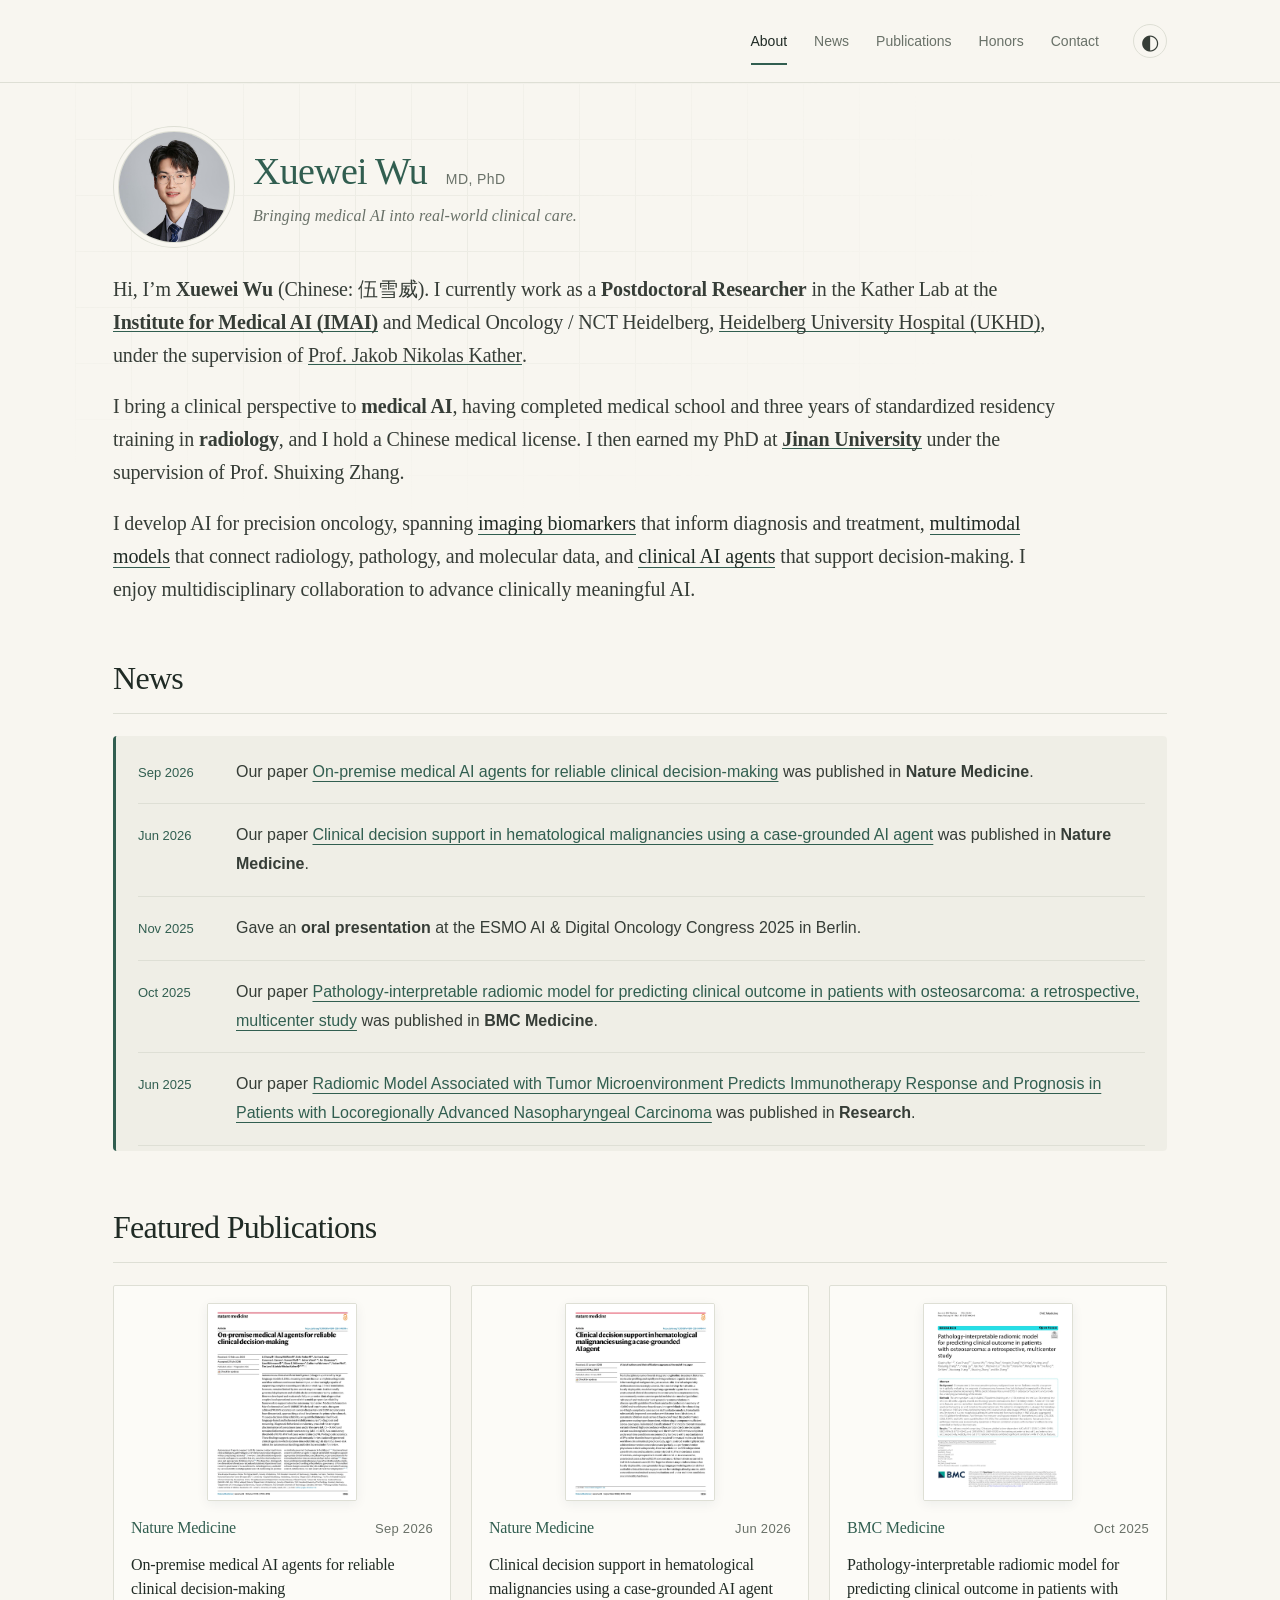
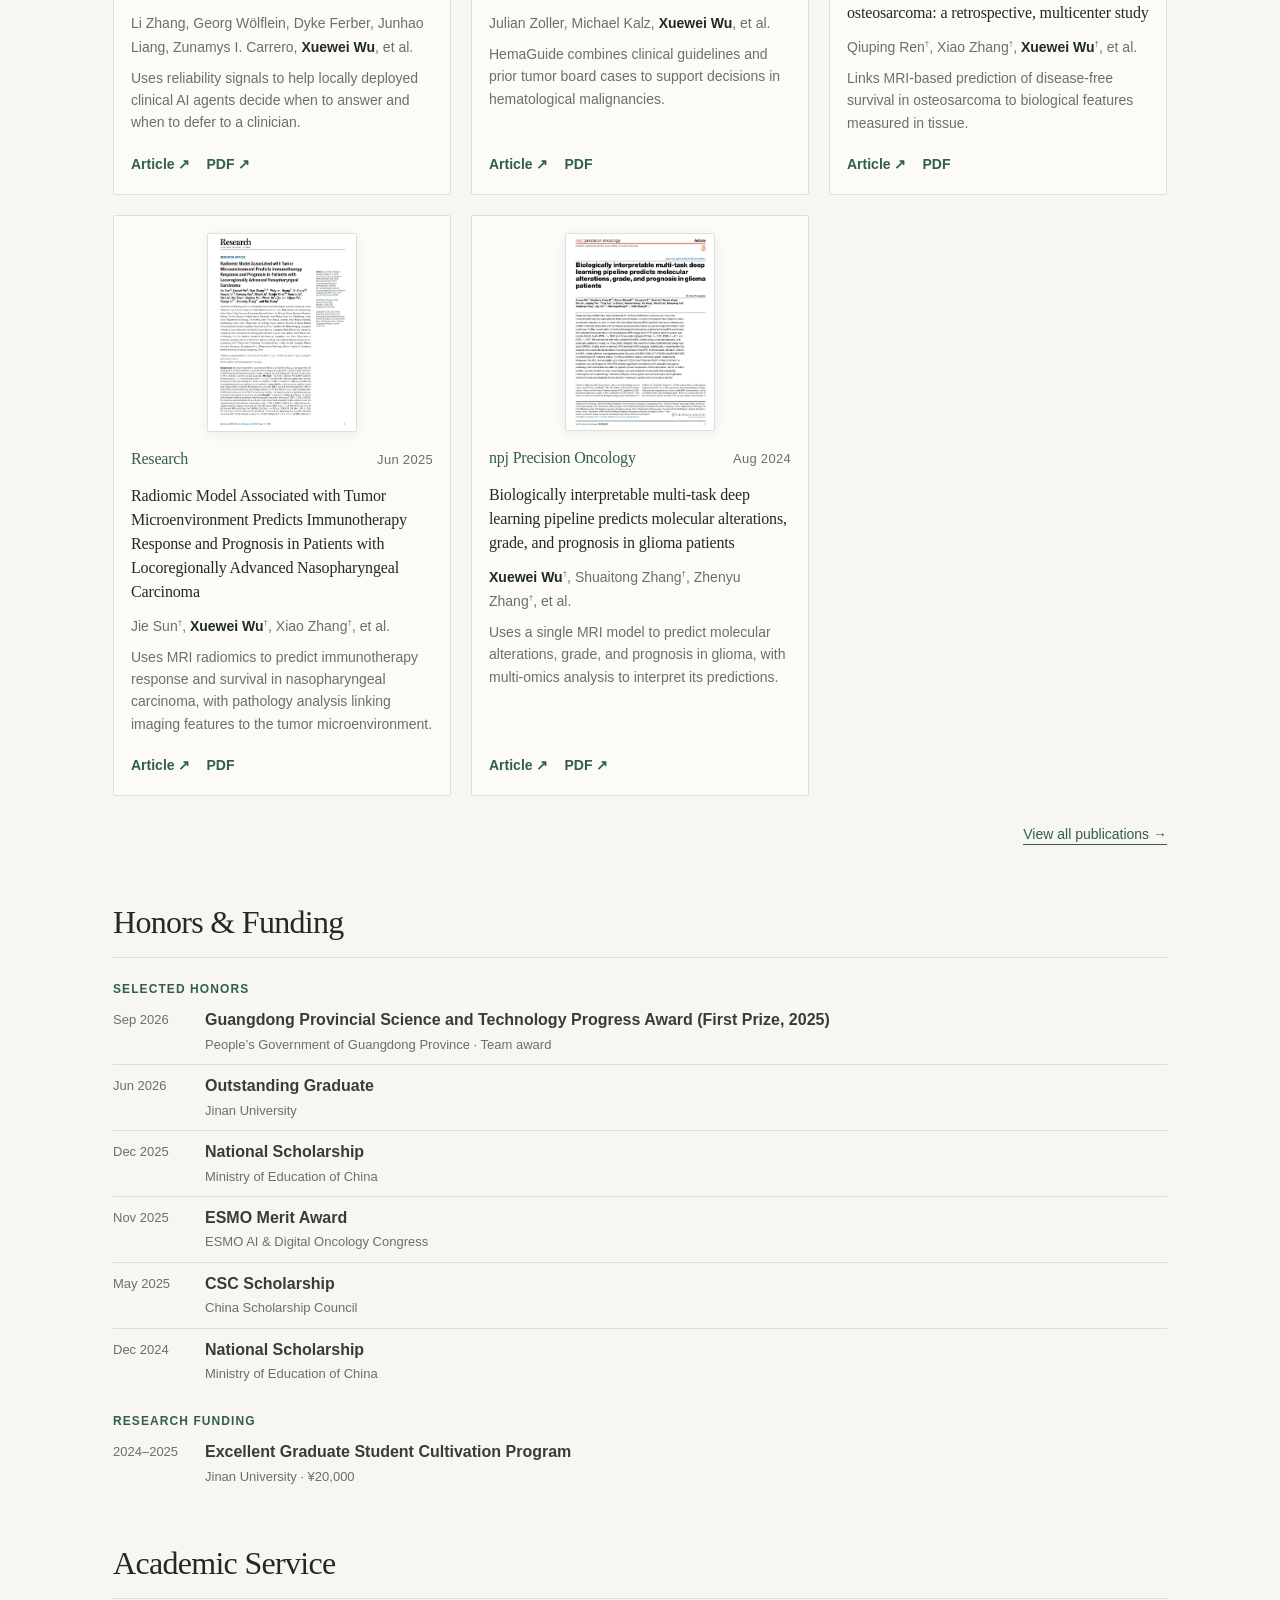
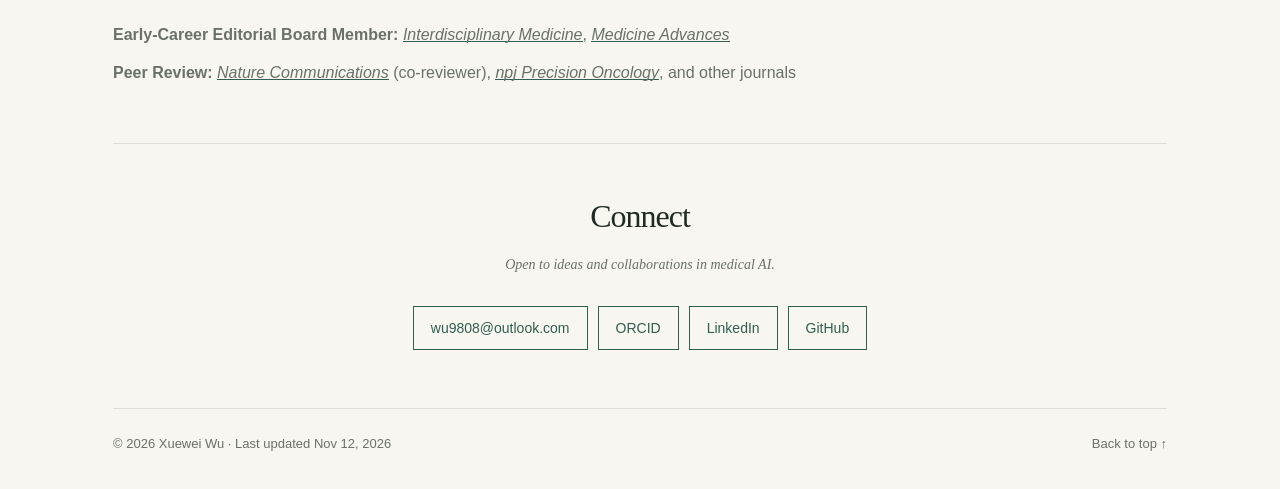
==== index.html @ 1dbc3711 "Stack honors and funding with aligned date columns" ====
<!doctype html>
<html lang="en">
<head>
  <link rel="canonical" href="https://xwumed.github.io/">
  <meta charset="utf-8">
  <meta name="viewport" content="width=device-width, initial-scale=1">
  <meta name="description" content="Xuewei Wu, MD, PhD — Postdoctoral Researcher working on medical image-guided precision diagnosis and treatment, multimodal AI, and AI agents in oncology.">
  <meta name="theme-color" content="#315e50">
  <meta property="og:title" content="Xuewei Wu">
  <meta property="og:description" content="AI-driven medical imaging for cancer diagnosis and therapy. Research in medical AI, multimodal foundation models, and clinical decision agents.">
  <meta property="og:type" content="website">
  <title>Xuewei Wu</title>
  <link rel="icon" href="assets/favicon.svg" type="image/svg+xml">
  <link rel="stylesheet" href="assets/style.css?v=honors-stacked">
  <script src="assets/main.js?v=20261108-full-date" defer></script>
</head>
<body>
  <a class="skip-link" href="#main">Skip to content</a>
  <header class="masthead">
    <div class="masthead-inner">
      <button class="menu-toggle" type="button" aria-expanded="false" aria-controls="navigation" hidden>Menu <span aria-hidden="true">☰</span></button>
      <nav id="navigation" aria-label="Main navigation">
        <a class="active" href="#about" aria-current="location">About</a>
        <a href="#news">News</a>
        <a href="#publications">Publications</a>
        <a href="#honors-funding">Honors</a>
        <a href="#contact">Contact</a>
      </nav>
      <button class="theme-toggle" type="button" aria-label="Switch to dark theme" title="Change color theme" hidden><span aria-hidden="true">◐</span></button>
    </div>
  </header>

  <div class="page-layout">
    <div class="ambient-grid" aria-hidden="true"></div>
    <main id="main" tabindex="-1">
      <section id="about" class="about-section" aria-labelledby="about-title">
        <div class="about-layout">
<div class="profile" aria-label="Researcher profile" data-reveal>
      <img class="portrait-placeholder profile-photo" src="assets/profile.jpg" alt="Portrait of Xuewei Wu" width="154" height="154" fetchpriority="high">
      <div class="profile-identity">
        <h1 id="about-title"><span class="profile-name"><span class="refocus" data-text="X">X</span>uewei Wu</span> <span>MD, PhD</span></h1>
        <p class="slogan">Bringing medical AI into <span class="refocus refocus-slow" data-text="real-world">real-world</span> clinical care.</p>
      </div>
    </div>
        <div class="about-copy">
          <p data-reveal>Hi, I’m <strong>Xuewei Wu</strong> (Chinese: <span lang="zh-Hans">伍雪威</span>). I currently work as a <strong>Postdoctoral Researcher</strong> in the Kather Lab at the <a class="about-link" href="https://imai-heidelberg.de/" target="_blank" rel="noopener noreferrer"><strong>Institute for Medical AI (IMAI)</strong><span class="sr-only"> (opens in a new tab)</span></a> and Medical Oncology / NCT Heidelberg, <a class="about-link" href="https://www.klinikum.uni-heidelberg.de/" target="_blank" rel="noopener noreferrer">Heidelberg University Hospital (UKHD)<span class="sr-only"> (opens in a new tab)</span></a>, under the supervision of <a class="about-link" href="https://kather.ai/jakob-kather/" target="_blank" rel="noopener noreferrer">Prof. Jakob Nikolas Kather<span class="sr-only"> (opens in a new tab)</span></a>.</p>
          <p data-reveal>I bring a clinical perspective to <strong>medical AI</strong>, having completed medical school and three years of standardized residency training in <strong>radiology</strong>, and I hold a Chinese medical license. I then earned my PhD at <a class="about-link" href="https://www.jnu.edu.cn/" target="_blank" rel="noopener noreferrer"><strong>Jinan University</strong><span class="sr-only"> (opens in a new tab)</span></a> under the supervision of Prof. Shuixing Zhang.</p>
          <p data-reveal>I develop AI for precision oncology, spanning <strong class="ink-emphasis">imaging biomarkers</strong> that inform diagnosis and treatment, <strong class="ink-emphasis">multimodal models</strong> that connect radiology, pathology, and molecular data, and <strong class="ink-emphasis">clinical AI agents</strong> that support decision-making. I enjoy multidisciplinary collaboration to advance clinically meaningful AI.</p>
        </div>
        </div>
      </section>

      <section id="news" aria-labelledby="news-title">
        <div class="section-heading"><h2 id="news-title">News</h2></div>
        <div class="news-list" role="region" aria-label="News updates, scroll for older entries" tabindex="0">
          <article><time datetime="2026-09">Sep 2026</time><p>Our paper <a href="https://doi.org/10.1038/s41591-026-04609-x">On-premise medical AI agents for reliable clinical decision-making</a> was published in <strong>Nature Medicine</strong>.</p></article>
          <article><time datetime="2026-06">Jun 2026</time><p>Our paper <a href="https://doi.org/10.1038/s41591-026-04494-4">Clinical decision support in hematological malignancies using a case-grounded AI agent</a> was published in <strong>Nature Medicine</strong>.</p></article>
          <article><time datetime="2025-11">Nov 2025</time><p>Gave an <strong>oral presentation</strong> at the ESMO AI &amp; Digital Oncology Congress 2025 in Berlin.</p></article>
          <article><time datetime="2025-10">Oct 2025</time><p>Our paper <a href="https://doi.org/10.1186/s12916-025-04424-0">Pathology-interpretable radiomic model for predicting clinical outcome in patients with osteosarcoma: a retrospective, multicenter study</a> was published in <strong>BMC Medicine</strong>.</p></article>
          <article><time datetime="2025-06">Jun 2025</time><p>Our paper <a href="https://doi.org/10.34133/research.0749">Radiomic Model Associated with Tumor Microenvironment Predicts Immunotherapy Response and Prognosis in Patients with Locoregionally Advanced Nasopharyngeal Carcinoma</a> was published in <strong>Research</strong>.</p></article>
          <article><time datetime="2024-08">Aug 2024</time><p>Our paper <a href="https://doi.org/10.1038/s41698-024-00670-2">Biologically interpretable multi-task deep learning pipeline predicts molecular alterations, grade, and prognosis in glioma patients</a> was published in <strong>npj Precision Oncology</strong>.</p></article>
        </div>
      </section>

      <section id="publications" aria-labelledby="publications-title">
        <div class="section-heading"><h2 id="publications-title">Featured Publications</h2></div>
        <div class="publication-grid">
        <article data-published="2026-09-15" class="publication publication-additional">
          <button class="paper-preview" type="button" aria-label="Preview first page: On-premise medical AI agents for reliable clinical decision-making" aria-expanded="false" aria-controls="paper-magnifier">
            <img src="assets/publications/on-premise-agents-first-page.webp" alt="Original PDF first page of On-premise medical AI agents for reliable clinical decision-making" width="753" height="1000" loading="lazy" decoding="async">
          </button>
          <div class="publication-body">
            <div class="publication-meta"><span class="journal-name">Nature Medicine</span><time datetime="2026-09-15">Sep 2026</time></div>
            <h3><a href="https://doi.org/10.1038/s41591-026-04609-x">On-premise medical AI agents for reliable clinical decision-making</a></h3>
            <p class="publication-authors">Li Zhang, Georg Wölflein, Dyke Ferber, Junhao Liang, Zunamys I. Carrero, <strong>Xuewei Wu</strong>, et al.</p>
            <p class="paper-summary">Uses reliability signals to help locally deployed clinical AI agents decide when to answer and when to defer to a clinician.</p>
            <div class="paper-links"><a href="https://doi.org/10.1038/s41591-026-04609-x">Article <span aria-hidden="true">↗</span></a><a href="https://www.nature.com/articles/s41591-026-04609-x.pdf">PDF <span aria-hidden="true">↗</span></a></div>
          </div>
        </article>
        <article data-published="2026-06-30" class="publication publication-additional">
          <button class="paper-preview" type="button" aria-label="Preview first page: Clinical decision support in hematological malignancies using a case-grounded AI agent" aria-expanded="false" aria-controls="paper-magnifier">
            <img src="assets/publications/hemaguide-first-page.webp" alt="Original PDF first page of Clinical decision support in hematological malignancies using a case-grounded AI agent" width="753" height="1000" loading="lazy" decoding="async">
          </button>
          <div class="publication-body">
            <div class="publication-meta"><span class="journal-name">Nature Medicine</span><time datetime="2026-06-30">Jun 2026</time></div>
            <h3><a href="https://doi.org/10.1038/s41591-026-04494-4">Clinical decision support in hematological malignancies using a case-grounded AI agent</a></h3>
            <p class="publication-authors">Julian Zoller, Michael Kalz, <strong>Xuewei Wu</strong>, et al.</p>
            <p class="paper-summary">HemaGuide combines clinical guidelines and prior tumor board cases to support decisions in hematological malignancies.</p>
            <div class="paper-links"><a href="https://doi.org/10.1038/s41591-026-04494-4">Article <span aria-hidden="true">↗</span></a><a href="assets/publications/hemaguide.pdf">PDF<span class="sr-only"> (unmodified publisher version)</span></a></div>
          </div>
        </article>
        <article data-published="2025-10-29" class="publication publication-featured">
          <button class="paper-preview" type="button" aria-label="Preview first page: Pathology-interpretable radiomic model for predicting clinical outcome in patients with osteosarcoma: a retrospective, multicenter study" aria-expanded="false" aria-controls="paper-magnifier">
            <img src="assets/publications/osteosarcoma-first-page.webp" alt="Original PDF first page of Pathology-interpretable radiomic model for predicting clinical outcome in patients with osteosarcoma: a retrospective, multicenter study" width="753" height="1000" loading="lazy" decoding="async">
          </button>
          <div class="publication-body">
            <div class="publication-meta"><span class="journal-name">BMC Medicine</span><time datetime="2025-10-29">Oct 2025</time></div>
            <h3><a href="https://doi.org/10.1186/s12916-025-04424-0">Pathology-interpretable radiomic model for predicting clinical outcome in patients with osteosarcoma: a retrospective, multicenter study</a></h3>
            <p class="publication-authors">Qiuping Ren<sup title="Equal contribution">†</sup>, Xiao Zhang<sup title="Equal contribution">†</sup>, <strong>Xuewei Wu</strong><sup title="Equal contribution">†</sup>, et al.</p>
            <p class="paper-summary">Links MRI-based prediction of disease-free survival in osteosarcoma to biological features measured in tissue.</p>
            <div class="paper-links"><a href="https://doi.org/10.1186/s12916-025-04424-0">Article <span aria-hidden="true">↗</span></a><a href="assets/publications/osteosarcoma.pdf">PDF<span class="sr-only"> (unmodified publisher version)</span></a></div>
          </div>
        </article>
        <article data-published="2025-06-24" class="publication publication-featured">
          <button class="paper-preview" type="button" aria-label="Preview first page: Radiomic Model Associated with Tumor Microenvironment Predicts Immunotherapy Response and Prognosis in Patients with Locoregionally Advanced Nasopharyngeal Carcinoma" aria-expanded="false" aria-controls="paper-magnifier">
            <img src="assets/publications/nasopharyngeal-first-page.webp" alt="Original PDF first page of Radiomic Model Associated with Tumor Microenvironment Predicts Immunotherapy Response and Prognosis in Patients with Locoregionally Advanced Nasopharyngeal Carcinoma" width="750" height="1000" loading="lazy" decoding="async">
          </button>
          <div class="publication-body">
            <div class="publication-meta"><span class="journal-name">Research</span><time datetime="2025-06-24">Jun 2025</time></div>
            <h3><a href="https://doi.org/10.34133/research.0749">Radiomic Model Associated with Tumor Microenvironment Predicts Immunotherapy Response and Prognosis in Patients with Locoregionally Advanced Nasopharyngeal Carcinoma</a></h3>
            <p class="publication-authors">Jie Sun<sup title="Equal contribution">†</sup>, <strong>Xuewei Wu</strong><sup title="Equal contribution">†</sup>, Xiao Zhang<sup title="Equal contribution">†</sup>, et al.</p>
            <p class="paper-summary">Uses MRI radiomics to predict immunotherapy response and survival in nasopharyngeal carcinoma, with pathology analysis linking imaging features to the tumor microenvironment.</p>
            <div class="paper-links"><a href="https://doi.org/10.34133/research.0749">Article <span aria-hidden="true">↗</span></a><a href="assets/publications/nasopharyngeal.pdf">PDF<span class="sr-only"> (unmodified publisher version)</span></a></div>
          </div>
        </article>
        <article data-published="2024-08-16" class="publication publication-featured">
          <button class="paper-preview" type="button" aria-label="Preview first page: Biologically interpretable multi-task deep learning pipeline predicts molecular alterations, grade, and prognosis in glioma patients" aria-expanded="false" aria-controls="paper-magnifier">
            <img src="assets/publications/glioma-first-page.webp" alt="Original PDF first page of Biologically interpretable multi-task deep learning pipeline predicts molecular alterations, grade, and prognosis in glioma patients" width="753" height="1000" loading="lazy" decoding="async">
          </button>
          <div class="publication-body">
            <div class="publication-meta"><span class="journal-name">npj Precision Oncology</span><time datetime="2024-08-16">Aug 2024</time></div>
            <h3><a href="https://doi.org/10.1038/s41698-024-00670-2">Biologically interpretable multi-task deep learning pipeline predicts molecular alterations, grade, and prognosis in glioma patients</a></h3>
            <p class="publication-authors"><strong>Xuewei Wu</strong><sup title="Equal contribution">†</sup>, Shuaitong Zhang<sup title="Equal contribution">†</sup>, Zhenyu Zhang<sup title="Equal contribution">†</sup>, et al.</p>
            <p class="paper-summary">Uses a single MRI model to predict molecular alterations, grade, and prognosis in glioma, with multi-omics analysis to interpret its predictions.</p>
            <div class="paper-links"><a href="https://doi.org/10.1038/s41698-024-00670-2">Article <span aria-hidden="true">↗</span></a><a href="https://www.nature.com/articles/s41698-024-00670-2.pdf">PDF <span aria-hidden="true">↗</span></a></div>
          </div>
        </article>
        </div>
        <p class="view-all"><a href="publications.html">View all publications <span aria-hidden="true">→</span></a></p>
      </section>

      <section id="honors-funding" aria-labelledby="honors-funding-title">
        <div class="section-heading"><h2 id="honors-funding-title">Honors &amp; Funding</h2></div>
        <div class="honors-grid">
          <div>
            <h3 class="honors-heading">Selected Honors</h3>
            <ul class="honors-list">
              <li><time datetime="2026-09">Sep 2026</time><div><strong>Guangdong Provincial Science and Technology Progress Award (First Prize, 2025)</strong><p>People’s Government of Guangdong Province · Team award</p></div></li>
              <li><time datetime="2026-06">Jun 2026</time><div><strong>Outstanding Graduate</strong><p>Jinan University</p></div></li>
              <li><time datetime="2025-12">Dec 2025</time><div><strong>National Scholarship</strong><p>Ministry of Education of China</p></div></li>
              <li><time datetime="2025-11">Nov 2025</time><div><strong>ESMO Merit Award</strong><p>ESMO AI &amp; Digital Oncology Congress</p></div></li>
              <li><time datetime="2025-05">May 2025</time><div><strong>CSC Scholarship</strong><p>China Scholarship Council</p></div></li>
              <li><time datetime="2024-12">Dec 2024</time><div><strong>National Scholarship</strong><p>Ministry of Education of China</p></div></li>
            </ul>
          </div>
          <div>
            <h3 id="research-funding" class="honors-heading">Research Funding</h3>
            <div class="funding-entry">
              <span class="funding-period">2024–2025</span>
              <div>
                <p class="funding-title"><strong>Excellent Graduate Student Cultivation Program</strong></p>
                <p class="funding-meta">Jinan University · <span aria-hidden="true">¥20,000</span><span class="sr-only">20,000 Chinese yuan</span></p>
              </div>
            </div>
          </div>
        </div>
      </section>

      <section id="academic-service" aria-labelledby="academic-service-title">
        <div class="section-heading"><h2 id="academic-service-title">Academic Service</h2></div>
        <p class="section-intro"><strong>Early-Career Editorial Board Member:</strong> <a class="about-link" href="https://onlinelibrary.wiley.com/journal/28326245"><em>Interdisciplinary Medicine</em></a>, <a class="about-link" href="https://onlinelibrary.wiley.com/journal/28344405"><em>Medicine Advances</em></a></p>
        <p class="section-intro"><strong>Peer Review:</strong> <a class="about-link" href="https://www.nature.com/ncomms/"><em>Nature Communications</em></a> (co-reviewer), <a class="about-link" href="https://www.nature.com/npjprecisiononcology/"><em>npj Precision Oncology</em></a>, and other journals</p>
      </section>

      <section id="contact" class="connect-section" aria-labelledby="connect-title">
        <h2 id="connect-title">Connect</h2>
        <p class="connect-intro">Open to ideas and collaborations in medical AI.</p>
        <div class="connect-links">
          <a href="mailto:wu9808@outlook.com">wu9808@outlook.com</a>
          <a href="https://orcid.org/0000-0003-0447-0221" target="_blank" rel="noopener noreferrer">ORCID<span class="sr-only"> (opens in a new tab)</span></a>
          <a href="https://www.linkedin.com/in/xuewei-wu-a80865369/" target="_blank" rel="noopener noreferrer">LinkedIn<span class="sr-only"> (opens in a new tab)</span></a>
          <a href="https://github.com/xwumed" target="_blank" rel="noopener noreferrer">GitHub<span class="sr-only"> (opens in a new tab)</span></a>
        </div>
      </section>

      <footer><p>© <span id="year">2026</span> Xuewei Wu · Last updated <time id="last-updated" datetime="2026-11-12">Nov 12, 2026</time></p><a href="#about">Back to top <span aria-hidden="true">↑</span></a></footer>
    </main>
  </div>
  <div id="paper-magnifier" class="paper-magnifier" hidden aria-hidden="true"><img alt=""></div>
</body>
</html>
---- assets/style.css ----
/* Shared type scale for the homepage and publication index. */
:root{
  --type-label:.75rem;
  --type-meta:.8125rem;
  --type-small:.875rem;
  --type-body:1rem;
  --type-lead:1.125rem;
  --type-section:clamp(1.75rem,1.4rem + 1vw,2rem);
}
:root{color-scheme:light;--bg:#f8f6f0;--text:#363d37;--heading:#202b25;--muted:#697168;--accent:#315e50;--border:#dedfd5;--soft:#efeee6;--tag:#e8ede5;--header:#f8f6f0;--surface:#fcfbf7;--display-font:Georgia,"Palatino Linotype",Palatino,serif}
html[data-theme="dark"]{color-scheme:dark;--bg:#19211d;--text:#d9ded6;--heading:#f2f1e8;--muted:#adb7ab;--accent:#a0c6ae;--border:#36433a;--soft:#222e26;--tag:#2b3c30;--header:#19211d;--surface:#1d2721}
*{box-sizing:border-box}html{scroll-behavior:smooth;scroll-padding-top:105px}body{margin:0;background:var(--bg);color:var(--text);font:16px/1.75 -apple-system,BlinkMacSystemFont,"Segoe UI",Arial,sans-serif;-webkit-font-smoothing:antialiased}a{color:var(--accent);text-underline-offset:4px;text-decoration-thickness:1px}a:hover{text-decoration:underline}button{font:inherit;cursor:pointer}button[hidden]{display:none!important}a:focus-visible,button:focus-visible,summary:focus-visible{outline:3px solid var(--accent);outline-offset:5px}h1,h2,h3{color:var(--heading);line-height:1.3}p{margin:0 0 17px}strong{font-weight:600}svg{width:17px;height:17px;fill:none;stroke:currentColor;stroke-width:1.7;stroke-linecap:round;stroke-linejoin:round;flex-shrink:0}.sr-only{position:absolute;width:1px;height:1px;padding:0;overflow:hidden;clip:rect(0,0,0,0);white-space:nowrap;border:0}.skip-link{position:fixed;top:-100px;left:20px;z-index:100;background:var(--bg);padding:10px 16px}.skip-link:focus{top:10px}
.masthead{position:sticky;top:0;z-index:20;border-bottom:1px solid var(--border);background:var(--header)}.masthead-inner{max-width:1216px;margin:auto;min-height:82px;display:flex;align-items:center;gap:34px;padding:0 38px}.wordmark{font-size:23px;font-weight:700;letter-spacing:-.8px;white-space:nowrap;color:var(--heading);text-decoration:none;margin-right:auto}.wordmark-dot{color:var(--accent)}nav{display:flex;gap:27px;align-items:center}nav a{position:relative;font-size:var(--type-small);color:var(--muted);text-decoration:none;padding:28px 0}nav a:hover{color:var(--heading);text-decoration:none}nav a.active{color:var(--heading)}nav a.active:after{position:absolute;content:"";height:2px;background:var(--accent);bottom:16px;left:0;right:0}.theme-toggle{border:1px solid var(--border);border-radius:50%;width:34px;height:34px;display:grid;place-items:center;background:var(--bg);color:var(--text);font-size:21px;line-height:1;flex-shrink:0}.theme-toggle:hover{background:var(--soft)}.menu-toggle{display:none;border:0;background:none;color:var(--heading);font-size:var(--type-small)}
.page-layout{max-width:1216px;margin:0 auto;padding:58px 38px 0;display:grid;grid-template-columns:232px minmax(0,1fr);column-gap:74px}.profile{align-self:start;position:sticky;top:122px;font-size:14px;line-height:1.65}.portrait-placeholder{width:154px;height:154px;border-radius:50%;background:var(--soft);border:1px solid var(--border);display:grid;place-items:center;position:relative;outline:7px solid var(--bg);box-shadow:0 0 0 8px var(--border);margin:8px 0 19px 8px}.portrait-placeholder:after{content:"";position:absolute;inset:13px;border:1px solid var(--border);border-radius:50%}.portrait-placeholder span{font:400 49px/1 Georgia,serif;letter-spacing:-3px;color:var(--accent)}.photo-caption{font-size:10px;letter-spacing:.25px;color:var(--muted);margin:0 0 25px 8px}.profile h1{font-family:var(--display-font);font-size:25px;font-weight:400;letter-spacing:-.5px;margin:0 0 13px}.profile h1 span{font-family:-apple-system,BlinkMacSystemFont,"Segoe UI",Arial,sans-serif;display:block;font-size:13px;font-weight:500;color:var(--muted);letter-spacing:1px;margin-top:5px}.position{font-size:14px;font-weight:600;margin-bottom:6px}.affiliation{color:var(--muted);margin-bottom:18px}.location{display:flex;align-items:center;gap:8px;color:var(--muted);font-size:13px}.profile-links{display:grid;gap:9px;margin-top:23px}.profile-links a{display:flex;align-items:center;gap:9px;color:var(--text);text-decoration:none;font-size:13px;width:fit-content}.profile-links a:hover{color:var(--accent)}.link-icon{width:17px;font:bold 14px/17px Arial}.external{color:var(--muted);font-size:13px}.profile-note{margin-top:23px;color:var(--muted);font-size:11px;line-height:1.8}.profile-note span{font-style:italic}.sidebar-focus{margin-top:28px;padding-top:22px;border-top:1px solid var(--border)}.sidebar-focus p{font-size:13px;margin-top:8px;color:var(--muted)}
main{min-width:0}.eyebrow{color:var(--accent);font-size:10px;font-weight:650;letter-spacing:1.7px;line-height:1.6}.about-section>.eyebrow{margin:0 0 15px}h1{font-size:47px;letter-spacing:-1.9px;margin:0 0 14px;font-weight:650}.credentials{font-size:17px;color:var(--muted);font-weight:400;letter-spacing:.2px;margin-left:17px;white-space:nowrap}.intro{font-size:28px;line-height:1.42;letter-spacing:-.65px;color:var(--heading);margin-bottom:28px;font-weight:400}.about-copy{max-width:755px;font-size:15px;line-height:1.85}.text-link{font-size:13px;font-weight:600;display:inline-flex;gap:18px;text-decoration:none;margin-top:4px}.text-link:hover{text-decoration:underline}section{scroll-margin-top:0;margin-bottom:56px}.about-section{padding-bottom:5px;margin-bottom:49px}.section-heading{display:flex;align-items:center;justify-content:space-between;gap:12px;padding-bottom:13px;border-bottom:1px solid var(--border);margin-bottom:22px}.section-heading h2{font-family:var(--display-font);font-size:var(--type-section);font-weight:400;letter-spacing:-.7px;margin:0}.section-meta{font-size:11px;color:var(--muted)}.section-intro{color:var(--muted);font-size:var(--type-body);margin-bottom:10px}.research-row{display:grid;grid-template-columns:30px 1fr;gap:15px;padding:21px 0;border-bottom:1px solid var(--border)}.research-row:last-child{border-bottom:0;padding-bottom:0}.research-number{font-size:11px;color:var(--accent);font-weight:600;padding-top:3px}.research-row h3{font-size:16px;font-weight:600;margin:0 0 7px}.research-row p{font-size:14px;color:var(--muted);line-height:1.75;margin-bottom:12px}.tags{display:flex;flex-wrap:wrap;gap:6px}.tags span{font-size:10px;color:var(--accent);background:var(--tag);padding:3px 8px;border-radius:3px;line-height:1.6}.status{font-size:10px;letter-spacing:.3px;color:var(--muted);border:1px solid var(--border);padding:2px 9px;border-radius:20px;white-space:nowrap}.empty-state{display:flex;gap:19px;padding:24px;background:var(--soft);border:1px solid var(--border);border-radius:4px}.empty-symbol{font-size:20px;color:var(--accent);line-height:1.4;min-width:28px}.empty-state h3{font-size:15px;margin:0 0 6px;font-weight:600}.empty-state p{font-size:13px;line-height:1.8;color:var(--muted);margin:0}.empty-state .small-note{margin-top:10px;font-size:11px}.small-note{font-size:12px;color:var(--muted)}.news-list{padding:5px 22px;background:var(--soft);border-radius:4px;border-left:3px solid var(--accent)}.news-list article{display:grid;grid-template-columns:78px 1fr;gap:20px;padding:17px 0;border-bottom:1px solid var(--border);font-size:var(--type-body);line-height:1.8}.news-list article:last-child{border:0}.news-list time{font-size:var(--type-meta);color:var(--accent);padding-top:3px;white-space:nowrap}.news-list p{margin:0}.source-note{font-size:10px;color:var(--muted);margin-top:11px}.source-note a{color:inherit}#contact>p{font-size:14px}.contact-grid{display:grid;grid-template-columns:1.6fr 1fr;gap:25px;padding:17px 0 0}.contact-grid p{font-size:13px;line-height:1.8;margin:10px 0}.contact-grid .small-note{font-size:11px}footer{border-top:1px solid var(--border);padding:24px 0 33px;display:flex;justify-content:space-between;gap:20px;color:var(--muted);font-size:var(--type-meta)}footer p{margin:0}footer a{color:var(--muted);text-decoration:none}
@media(min-width:1400px){.page-layout{column-gap:90px}}@media(max-width:1050px){.masthead-inner{padding:0 28px;gap:22px}nav{gap:17px}.page-layout{padding:42px 28px 0;grid-template-columns:200px minmax(0,1fr);gap:45px}h1{font-size:41px}.intro{font-size:25px}.credentials{font-size:15px;margin-left:12px}.profile{font-size:13px}}
@media(max-width:760px){html{scroll-padding-top:88px}.masthead-inner{padding:0 22px;min-height:68px;flex-wrap:wrap;gap:16px}.wordmark{font-size:22px}.menu-toggle{display:block}.theme-toggle{width:31px;height:31px}nav{width:100%;order:4;display:flex;flex-wrap:wrap;gap:8px 23px;padding-bottom:16px}html.js nav:not(.open){display:none}nav a{padding:5px 0}nav a.active:after{bottom:0}.page-layout{display:block;padding:32px 24px 0}.profile{position:static;display:grid;grid-template-columns:95px minmax(0,1fr);gap:0 24px;padding-bottom:29px;border-bottom:1px solid var(--border);margin-bottom:33px}.portrait-placeholder{grid-column:1;grid-row:1;width:82px;height:82px;margin:7px 0 0 5px;outline-width:4px;box-shadow:0 0 0 5px var(--border)}.portrait-placeholder:after{inset:7px}.portrait-placeholder span{font-size:29px;letter-spacing:-1px}.photo-caption{grid-column:1;grid-row:1;margin:104px 0 0;text-align:center;font-size:9px;line-height:1.5;width:93px}.profile-identity{grid-column:2;grid-row:1}.profile h1{font-size:21px;margin-bottom:9px}.profile h1 span{display:inline;font-size:10px;letter-spacing:.4px;margin-left:5px}.position{font-size:12px}.affiliation{font-size:11px;line-height:1.6;margin-bottom:9px}.location{font-size:11px;margin-bottom:8px}.profile-links{display:flex;flex-wrap:wrap;gap:15px;margin-top:11px}.profile-links a{font-size:11px}.profile-note{font-size:10px;margin:14px 0 0}.sidebar-focus{display:none}h1{font-size:38px;margin-bottom:16px}.credentials{font-size:14px;margin-left:11px}.intro{font-size:24px;line-height:1.45;letter-spacing:-.4px;margin-bottom:23px}.about-copy{font-size:14px}.eyebrow{font-size:9px;letter-spacing:1.5px}section{margin-bottom:40px}.about-section{margin-bottom:37px}.section-heading{margin-bottom:18px}.section-meta{font-size:10px}.research-row{gap:9px;grid-template-columns:24px 1fr}.research-row h3{font-size:15px}.research-row p{font-size:13px}.empty-state{padding:19px;gap:12px}.empty-state h3{font-size:14px}.empty-symbol{min-width:22px;font-size:17px}.news-list{padding:3px 16px}.news-list article{grid-template-columns:65px 1fr;gap:12px}.contact-grid{grid-template-columns:1fr;gap:15px}.desktop-break{display:none}}
@media(max-width:360px){.page-layout{padding-left:17px;padding-right:17px}.profile{gap:0 16px}h1{font-size:32px}.credentials{font-size:12px;margin-left:8px}.intro{font-size:22px}.section-meta{max-width:100px;text-align:right}}
@media(prefers-reduced-motion:reduce){html{scroll-behavior:auto}}
@media print{.masthead,.photo-caption,.profile-note,.sidebar-focus,footer a,.text-link{display:none}.page-layout{display:block;padding:0}.profile{position:static;display:block;border-bottom:1px solid #ccc;margin-bottom:25px}.portrait-placeholder{display:none}.profile-links{display:flex}.profile h1{margin-top:0}section{break-inside:avoid;margin-bottom:25px}body{font-size:11pt;background:white;color:#111}.empty-state,.news-list{background:none}a{color:inherit}.credentials{font-size:14px}}

/* Compact publication cards in reverse chronological order. */
.publication-note{font-size:11px;color:var(--muted);margin-bottom:20px}
.publication-grid{display:grid;grid-template-columns:repeat(3,minmax(0,1fr));gap:20px;align-items:stretch}
.publication{min-width:0;padding:17px;background:var(--surface);border:1px solid var(--border);border-radius:2px;display:flex;flex-direction:column}
.paper-preview{display:block;width:min(150px,100%);margin:0 auto 15px;padding:0;border:0;background:none;cursor:zoom-in}
.paper-preview img{display:block;width:100%;height:auto;object-fit:contain;background:#fff;border:1px solid var(--border);border-radius:2px;box-shadow:0 3px 12px #122f4010}
.paper-preview:hover img,.paper-preview:focus-visible img{border-color:var(--accent)}
.publication-body{display:flex;flex-direction:column;flex:1;min-width:0}
.publication-meta{display:grid;grid-template-columns:1fr auto;align-items:center;gap:6px 8px;line-height:1.5;margin-bottom:13px}
.publication-meta .journal-name{grid-column:1/-1;font-family:var(--display-font);font-size:var(--type-body);font-weight:400;letter-spacing:-.2px;color:var(--accent)}
.publication-meta time{font-size:var(--type-meta);color:var(--muted);letter-spacing:.3px}
.author-role{font-size:8px;border:1px solid var(--border);background:var(--tag);padding:1px 5px;border-radius:2px;color:var(--accent);font-weight:400;white-space:nowrap}
.publication h3{font-family:var(--display-font);font-size:var(--type-body);font-weight:400;line-height:1.5;letter-spacing:-.15px;margin:0 0 11px;overflow-wrap:break-word}
.publication h3 a{color:var(--heading);text-decoration:none}.publication h3 a:hover{color:var(--accent);text-decoration:underline}
.publication-authors{font-size:var(--type-small);line-height:1.7;color:var(--muted);margin-bottom:7px}.publication-authors strong{color:var(--heading)}.publication-authors sup{font-size:8px}
.publication-citation{font-size:10px;line-height:1.7;color:var(--muted);margin-bottom:12px;padding-top:9px;border-top:1px solid var(--border)}
.paper-summary{font-size:var(--type-small);line-height:1.6;color:var(--muted);margin:0 0 8px}
.paper-links{display:flex;gap:16px;font-size:var(--type-small);margin-top:auto;padding-top:10px}.paper-links a{text-decoration:none;font-weight:600}.paper-links a:hover{text-decoration:underline}
.thumbnail-credits{font-size:var(--type-meta);color:var(--muted);margin-top:25px}.thumbnail-credits summary{cursor:pointer;width:fit-content}.thumbnail-credits p{margin:12px 0 7px}.thumbnail-credits ul{padding-left:18px;margin:0}.thumbnail-credits a{color:inherit}
.thumbnail-credits summary:focus-visible{outline:2px solid var(--accent);outline-offset:4px}
@media(max-width:1000px) and (min-width:761px){.publication-grid{grid-template-columns:repeat(2,minmax(0,1fr));gap:16px}}
@media(max-width:760px){.publication-grid{grid-template-columns:repeat(2,minmax(0,1fr));gap:14px}.publication{padding:12px}}
@media(max-width:480px){.publication-grid{grid-template-columns:minmax(0,1fr)}.publication{padding:16px}}
@media print{.publication-grid{grid-template-columns:repeat(3,minmax(0,1fr));gap:12px}.publication{break-inside:avoid}.thumbnail-credits{display:none}}

/* Portrait supplied through the owner's résumé. */
.profile-photo{display:block;object-fit:cover;object-position:center;margin-bottom:28px}
.masthead-inner nav{margin-left:auto}
@media(max-width:760px){.profile-photo{grid-column:1;grid-row:1;width:82px;height:82px;margin-bottom:0}.masthead-inner nav{margin-left:0}.menu-toggle{margin-left:auto}}

.paper-magnifier[hidden]{display:none}
.paper-magnifier{position:fixed;inset:0;z-index:100;display:grid;place-items:center;pointer-events:none;background:rgba(15,28,36,.06);padding:20px;opacity:0;transition:opacity 240ms ease}
.paper-magnifier img{display:block;width:auto;height:auto;max-width:calc(100vw - 40px);max-height:min(88dvh,900px);object-fit:contain;background:white;box-shadow:0 10px 40px #0003;border:1px solid var(--border);transform:translateY(5px) scale(.975);transition:transform 240ms cubic-bezier(.2,.7,.3,1)}
.paper-magnifier.is-visible{opacity:1}
.paper-magnifier.is-visible img{transform:translateY(0) scale(1)}
@media(hover:none){.paper-magnifier.is-visible{pointer-events:auto;cursor:zoom-out}}
@media(prefers-reduced-motion:reduce){.paper-magnifier,.paper-magnifier img{transition:none;transform:none}}
@media print{.paper-magnifier{display:none!important}}

@media print{.publication{background:none}.section-heading h2{font-size:24px}}

/* Quiet closing contact section, with compact outlined links. */
.connect-section{text-align:center;border-top:1px solid var(--border);padding:52px 16px 58px;margin:0}
.connect-section h2{font-family:var(--display-font);font-size:var(--type-section);font-weight:400;letter-spacing:-1px;margin:0 0 16px}
.connect-section .connect-intro{font-family:var(--display-font);font-style:italic;font-size:var(--type-lead);line-height:1.6;color:var(--muted);margin:0 0 30px}
.connect-links{display:flex;justify-content:center;flex-wrap:wrap;gap:10px}
.connect-links a{display:inline-flex;align-items:center;justify-content:center;border:1px solid var(--accent);color:var(--accent);padding:10px 17px;font-size:var(--type-small);line-height:1.6;text-decoration:none;transition:background-color 160ms ease}
.connect-links a:hover{background:var(--tag)}
@media(max-width:760px){.connect-section{padding:38px 0 42px}.connect-links{gap:9px}.connect-links a{padding:9px 13px}}
@media(prefers-reduced-motion:reduce){.connect-links a{transition:none}}

/* Profile header above a comfortably sized biography. */
.page-layout{display:block;max-width:1130px;padding:48px 38px 0}
.masthead-inner{max-width:1130px}
.about-layout{display:block}
.about-layout .profile{position:static;top:auto;display:grid;grid-template-columns:112px minmax(0,1fr);gap:28px;align-items:center;border:0;padding:0;margin:0}
.about-layout .profile-photo{grid-column:1;grid-row:1;width:112px;height:112px;margin:0 0 0 5px;outline-width:4px;box-shadow:0 0 0 5px var(--border)}
.about-layout .profile-identity{grid-column:2;grid-row:1;max-width:none}
.about-layout .profile h1{font-size:2.375rem;margin:0 0 7px;line-height:1.35;letter-spacing:-.7px}
.about-layout .profile h1 span{display:inline;font-size:14px;font-weight:400;letter-spacing:.4px;margin:0 0 0 10px;white-space:nowrap}
.about-layout .position{font-size:15px;margin-bottom:7px}
.about-layout .affiliation{font-size:14px;line-height:1.7;margin-bottom:9px}
.about-layout .location{font-size:12px;gap:7px;margin-bottom:0}
.about-layout .about-copy{max-width:950px;font-size:17px;line-height:1.85;margin-top:30px}
.about-layout .about-copy p{margin-bottom:18px}
.about-layout .about-copy p:last-child{margin-bottom:0}
.about-section{padding-bottom:8px;margin-bottom:44px}
@media(max-width:760px){.page-layout{padding:32px 24px 0}.about-layout .profile{grid-template-columns:92px minmax(0,1fr);gap:22px;align-items:start}.about-layout .profile-photo{width:92px;height:92px;margin-top:5px}.about-layout .profile h1{font-size:1.875rem}.about-layout .profile h1 span{font-size:var(--type-meta);margin-left:7px}.about-layout .position{font-size:14px}.about-layout .affiliation{font-size:12px}.about-layout .location{font-size:11px}.about-layout .about-copy{font-size:16px;line-height:1.85;margin-top:27px}}
@media(max-width:400px){.about-layout .profile h1{font-size:1.625rem}.about-layout .profile h1 span{margin-left:5px}.about-layout .profile{gap:20px}}
@media(max-width:360px){.page-layout{padding-left:17px;padding-right:17px}.about-layout .profile{grid-template-columns:82px minmax(0,1fr);gap:18px}.about-layout .profile-photo{width:82px;height:82px}}
@media print{.page-layout{padding:0}.about-layout .about-copy{font-size:12pt}}

/* Editorial About typography and one-time, restrained text entrances. */
.about-heading{font-family:var(--display-font);font-size:clamp(42px,5vw,62px);font-weight:400;line-height:1.1;letter-spacing:-1.9px;margin:0 0 30px;padding-bottom:24px;border-bottom:1px solid var(--border)}
.about-layout .profile h1 .profile-name{font:inherit;letter-spacing:inherit;margin:0;color:var(--accent)}
.about-layout .about-copy{font-family:var(--display-font);font-size:1.25rem;line-height:1.65;letter-spacing:-.15px;max-width:950px;margin-top:30px}
.about-layout .about-copy strong{font-weight:600}
.ink-emphasis{font-weight:400!important;color:var(--heading);background-image:linear-gradient(var(--accent),var(--accent));background-repeat:no-repeat;background-position:left 95%;background-size:100% 1px;-webkit-box-decoration-break:clone;box-decoration-break:clone;padding-bottom:2px}
@media(prefers-reduced-motion:no-preference){
 .motion-ready [data-reveal]{opacity:0;transform:translateY(7px);transition:opacity 750ms ease,transform 750ms cubic-bezier(.2,.7,.3,1);transition-delay:var(--reveal-delay,0ms)}
 .motion-ready [data-reveal].is-revealed{opacity:1;transform:translateY(0)}
 .motion-ready .ink-emphasis{background-size:0% 1px;transition:background-size 1100ms cubic-bezier(.2,.7,.3,1) 300ms,color 200ms ease}
 .motion-ready .is-revealed .ink-emphasis{background-size:100% 1px}
 .ink-emphasis:hover{color:var(--accent)}
}
@media(max-width:760px){.about-heading{font-size:44px;letter-spacing:-1.3px;padding-bottom:20px;margin-bottom:28px}.about-layout .about-copy{font-size:var(--type-lead);letter-spacing:0}}
@media print{.about-heading{font-size:30px}.about-layout .about-copy{font-size:12pt}[data-reveal]{opacity:1!important;transform:none!important}.ink-emphasis{background:none}}

/* Short tagline under the name (replaces position/affiliation block). */
.slogan{font-family:var(--display-font);font-size:var(--type-body);font-style:italic;line-height:1.5;color:var(--muted);margin:2px 0 0;letter-spacing:.1px}
.about-link{color:inherit;text-decoration:none;background-image:linear-gradient(var(--accent),var(--accent));background-repeat:no-repeat;background-position:left 95%;background-size:100% 1px;transition:color 200ms ease}
.about-link:hover,.about-link:focus-visible{color:var(--accent)}
/* Journal and date on one line; date wraps below only if the card is too narrow. */
.publication-meta{display:flex;flex-wrap:wrap;align-items:baseline;justify-content:space-between;gap:2px 10px}
.publication-meta .journal-name{grid-column:auto}
.publication-meta time{white-space:nowrap}
/* Chinese name beside the English name. */
.about-layout .profile h1 .name-zh{font-family:"Songti SC","STSong","Noto Serif SC","Source Han Serif SC",serif;font-size:22px;font-weight:400;letter-spacing:2px;margin-left:12px;color:var(--heading)}
@media(max-width:400px){.about-layout .profile h1 .name-zh{font-size:17px;margin-left:6px}}
/* "View all" link under Featured Publications. */
.view-all{margin:26px 0 0;text-align:right;font-size:var(--type-small)}
.view-all a{color:var(--accent);text-decoration:none;border-bottom:1px solid currentColor;padding-bottom:2px}
.view-all a:hover,.view-all a:focus-visible{color:var(--heading)}
/* Full publications page. */
.pub-page-head{margin-bottom:48px}
.pub-back{display:inline-block;font-size:var(--type-small);color:var(--muted);text-decoration:none;margin-bottom:20px}
.pub-back:hover,.pub-back:focus-visible{color:var(--accent)}
.pub-page-head h1{font-size:clamp(2rem,1.5rem + 2vw,2.75rem);font-family:var(--display-font);font-weight:400;letter-spacing:-1px;color:var(--heading);margin:0 0 12px}
.pub-intro{font-size:var(--type-small);color:var(--muted);margin:0}
.pub-section{margin-bottom:56px}
.pub-heading-zh{font-size:.7em;color:var(--muted);margin-left:8px;letter-spacing:1px}
.pub-list{list-style:none;padding:0;margin:0}
.pub-list li{padding:16px 0;border-bottom:1px solid var(--border)}
.pub-list li:last-child{border-bottom:0}
.pub-title{display:block;font-family:var(--display-font);font-size:var(--type-lead);line-height:1.45;color:var(--heading);text-decoration:none;margin-bottom:6px}
.pub-title:hover,.pub-title:focus-visible{color:var(--accent)}
.pub-authors{font-size:var(--type-small);line-height:1.65;color:var(--text);margin:0 0 4px}
.pub-authors strong{font-weight:600;color:var(--heading)}
.pub-venue{font-size:var(--type-meta);color:var(--muted);margin:0}
.pub-venue span{font-style:italic;color:var(--accent)}
.pub-list li[lang="zh-Hans"] .pub-title{font-family:"Songti SC","STSong","Noto Serif SC","Source Han Serif SC",var(--display-font)}
@media(max-width:480px){.view-all{text-align:left}}
.pub-ellipsis,.pub-toggle{display:none}
.js .pub-authors.is-collapsible:not(.is-expanded) .pub-more{display:none}
.js .pub-authors.is-collapsible:not(.is-expanded) .pub-ellipsis{display:inline}
.js .pub-toggle{display:inline;margin-left:6px;padding:0;border:0;background:none;font:inherit;font-size:var(--type-label);color:var(--accent);cursor:pointer;white-space:nowrap;border-bottom:1px dotted currentColor}
.js .pub-toggle:hover,.js .pub-toggle:focus-visible{color:var(--heading)}

/* ---- Motion: lens "refocus" on key words (chromatic ghosting, then sharp again) ---- */
:root{--ghost-a:#2f9c85;--ghost-b:#7fb6d6}
[data-theme="dark"]{--ghost-a:#5fd1b3;--ghost-b:#8cc7ff}
.refocus{position:relative;display:inline-block;animation:refocus 6s ease-in-out infinite;will-change:filter,transform}
.refocus::before,.refocus::after{content:attr(data-text) / "";position:absolute;inset:0;pointer-events:none;opacity:0;mix-blend-mode:multiply}
[data-theme="dark"] .refocus::before,[data-theme="dark"] .refocus::after{mix-blend-mode:screen}
.refocus::before{color:var(--ghost-a);animation:ghostA 6s ease-in-out infinite}
.refocus::after{color:var(--ghost-b);animation:ghostB 6s ease-in-out infinite}
.refocus-slow,.refocus-slow::before,.refocus-slow::after{animation-duration:9.5s}
.refocus-slow{animation-delay:1.2s}.refocus-slow::before,.refocus-slow::after{animation-delay:1.2s}
@keyframes refocus{0%,78%,100%{filter:none;transform:none}82%{filter:blur(1.6px);transform:scale(1.015)}86%{filter:blur(1.8px);transform:scale(1.02)}90%{filter:blur(1px);transform:scale(1.01)}94%{filter:none;transform:none}}
@keyframes ghostA{0%,78%,100%{opacity:0;transform:none}82%{opacity:.45;transform:translate(3px,1px)}86%{opacity:.6;transform:translate(4px,1px)}90%{opacity:.35;transform:translate(2px,0)}94%{opacity:0;transform:none}}
@keyframes ghostB{0%,78%,100%{opacity:0;transform:none}82%{opacity:.45;transform:translate(-3px,-1px)}86%{opacity:.6;transform:translate(-4px,-1px)}90%{opacity:.35;transform:translate(-2px,0)}94%{opacity:0;transform:none}}

/* ---- Motion: portrait zooms slightly on hover ---- */
.profile-photo{transition:transform .7s cubic-bezier(.2,.7,.2,1)}
@media(hover:hover){.profile:hover .profile-photo{transform:scale(1.03)}}

/* ---- Motion: cards lift slightly on hover ---- */
.publication{transition:transform .3s cubic-bezier(.2,.7,.3,1),border-color .3s ease,box-shadow .3s ease}
@media(hover:hover){.publication:hover{transform:translateY(-3px);border-color:color-mix(in srgb,var(--accent) 45%,var(--border));box-shadow:0 10px 24px -18px rgba(20,40,30,.45)}}
/* Shared row feedback for news, honors, funding, and academic service. */
:is(.news-list article,.honors-list li,.funding-entry,#academic-service .section-intro){transition:background-color .25s ease}
@media(hover:hover){:is(.news-list article,.honors-list li,.funding-entry,#academic-service .section-intro):hover{background:color-mix(in srgb,var(--accent) 5%,transparent)}}
:is(.news-list article,.honors-list li,.funding-entry,#academic-service .section-intro):focus-within{background:color-mix(in srgb,var(--accent) 5%,transparent)}
@media(prefers-reduced-motion:reduce){:is(.news-list article,.honors-list li,.funding-entry,#academic-service .section-intro){transition:none}}

/* ---- Motion: faint drifting grid behind the header area ---- */
.page-layout{position:relative}
.ambient-grid{position:absolute;inset:0 0 auto 0;height:620px;z-index:-1;pointer-events:none;opacity:.5;
  background-image:linear-gradient(var(--border) 1px,transparent 1px),linear-gradient(90deg,var(--border) 1px,transparent 1px);
  background-size:56px 56px;
  -webkit-mask-image:radial-gradient(ellipse 70% 60% at 30% 25%,#000 0%,transparent 75%);mask-image:radial-gradient(ellipse 70% 60% at 30% 25%,#000 0%,transparent 75%);
  animation:gridDrift 40s linear infinite,gridPulse 8s ease-in-out infinite}
@keyframes gridDrift{to{background-position:56px 56px,56px 56px}}
@keyframes gridPulse{0%,100%{opacity:.35}50%{opacity:.6}}

@media(prefers-reduced-motion:reduce){
  .refocus,.refocus::before,.refocus::after,.ambient-grid{animation:none}
  .profile-photo,.publication{transition:none}
}
@media print{.ambient-grid{display:none}}
.about-layout .profile h1 .refocus{font:inherit;letter-spacing:inherit;color:inherit;margin:0;white-space:normal}
/* Single merged list: type label at top right of each entry. */
.pub-head{display:flex;justify-content:space-between;align-items:baseline;gap:16px}
.pub-type{flex:none;font:500 var(--type-label)/1 ui-monospace,SFMono-Regular,Menlo,Consolas,monospace;letter-spacing:.12em;text-transform:uppercase;color:var(--muted);border:1px solid var(--border);border-radius:2px;padding:4px 6px}

/* Keep five recent updates visible; older news remains in the same scroll region. */
.news-list{max-height:var(--news-height,440px);overflow-y:auto;scrollbar-width:thin;scrollbar-color:var(--accent) transparent}
.news-list:focus-visible{outline:2px solid var(--accent);outline-offset:4px}
@media print{.news-list{max-height:none;overflow:visible}}

/* Align award dates and use the same visual hierarchy for research funding. */
.honors-grid{display:grid;grid-template-columns:minmax(0,1fr);gap:28px}
.honors-heading{font-size:var(--type-label);line-height:1.5;letter-spacing:.09em;text-transform:uppercase;color:var(--accent);margin:0 0 10px}
.honors-list{list-style:none;padding:0;margin:0}
.honors-list li,.funding-entry{display:grid;grid-template-columns:5rem minmax(0,1fr);gap:12px;padding:9px 0;border-bottom:1px solid var(--border);font-size:var(--type-body);line-height:1.55}
.funding-entry{padding:0;border-bottom:0}
.honors-list li:first-child{padding-top:0}
.honors-list li:last-child{border-bottom:0;padding-bottom:0}
.honors-list time,.funding-period{font-size:var(--type-meta);font-variant-numeric:tabular-nums;color:var(--muted);padding-top:2px;white-space:nowrap}
.honors-list p,.funding-meta{margin:2px 0 0;color:var(--muted);font-size:var(--type-meta)}
.funding-title{font-size:var(--type-body);line-height:1.55;margin:0}
@media(max-width:620px){.honors-grid{grid-template-columns:minmax(0,1fr);gap:22px}}
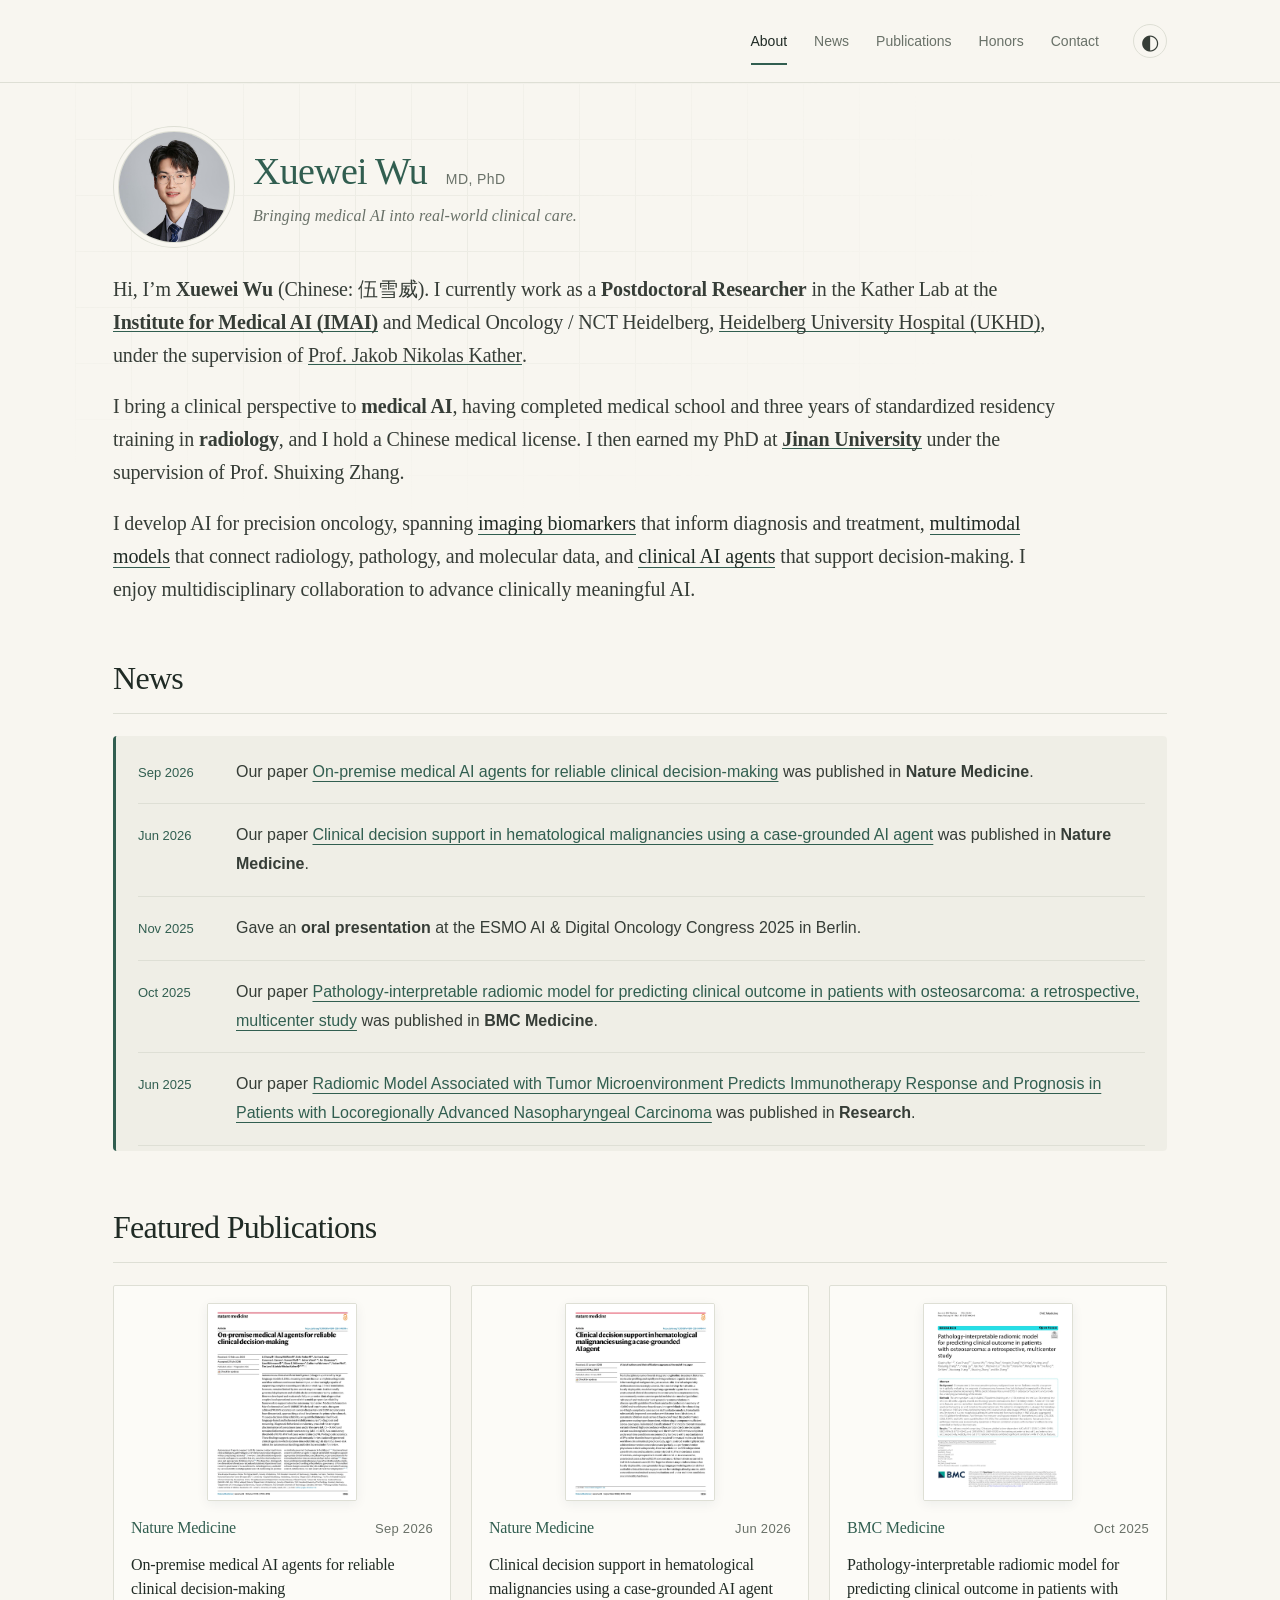
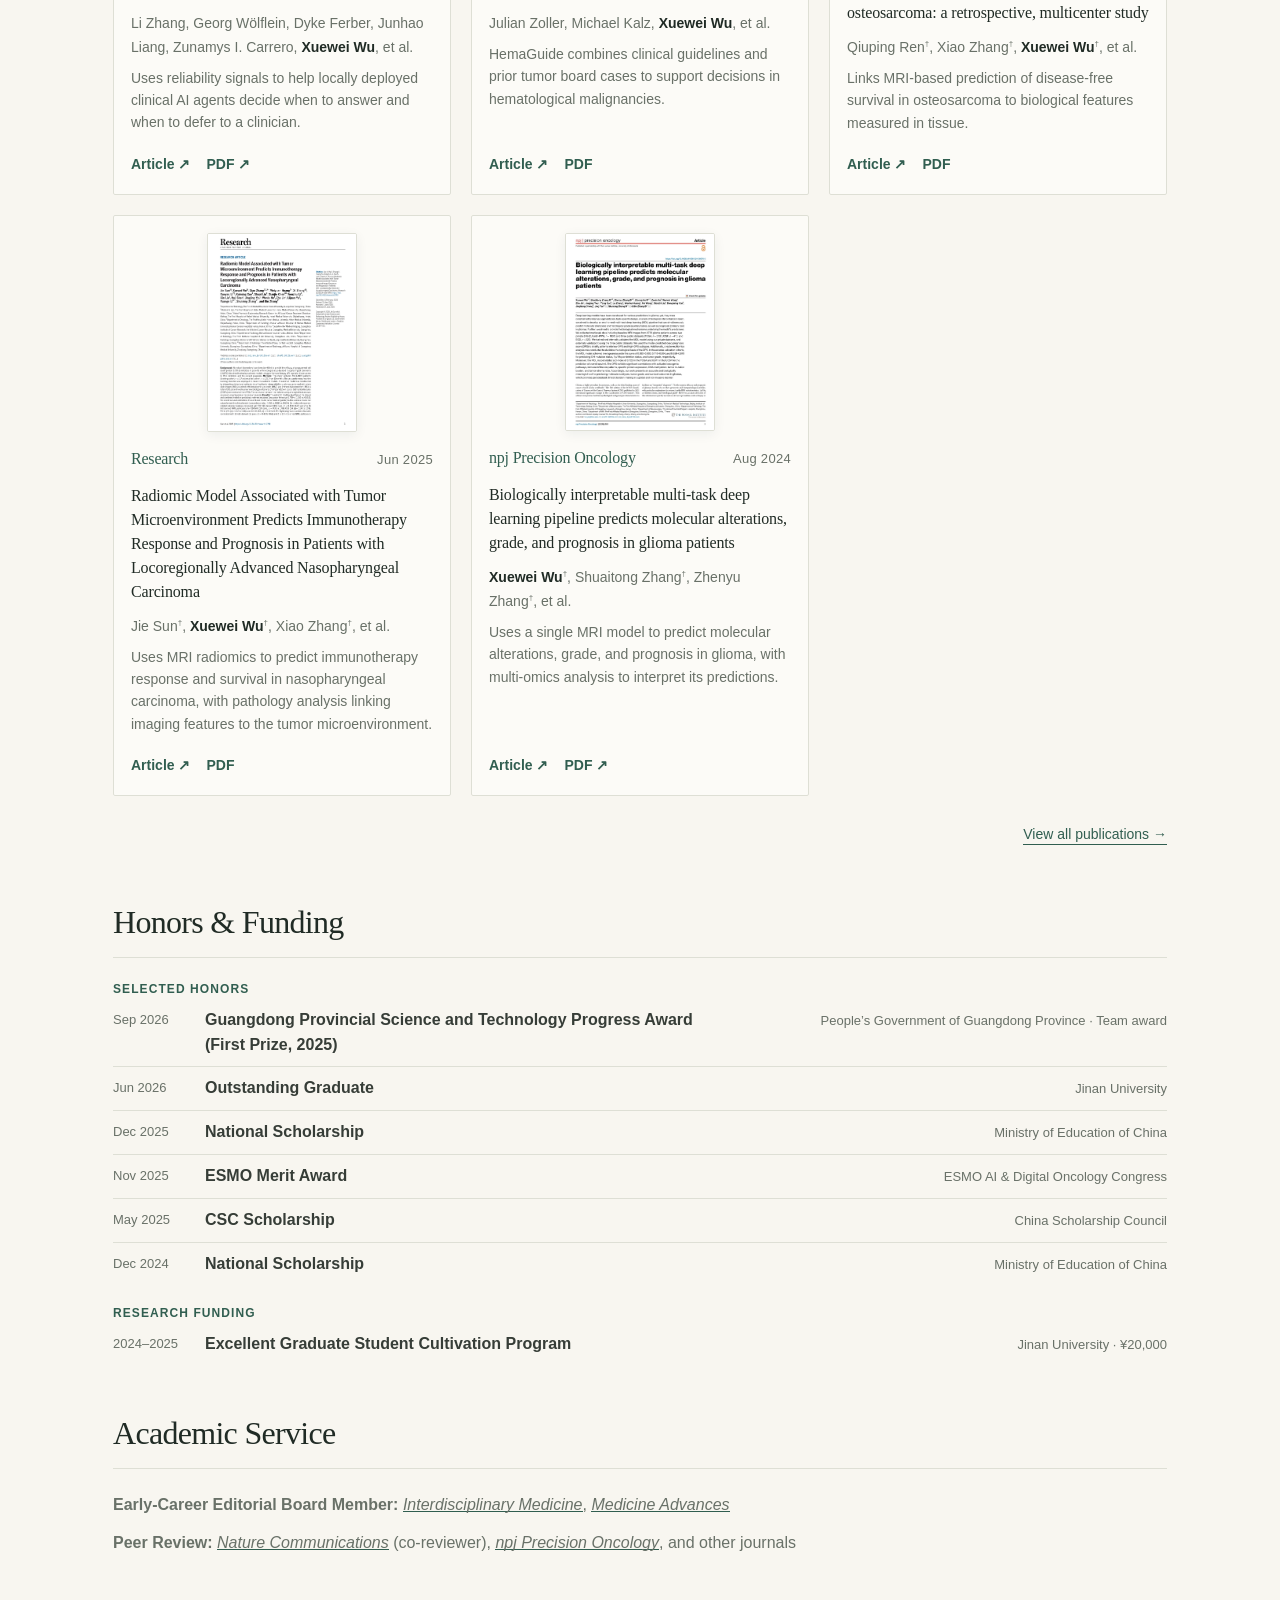
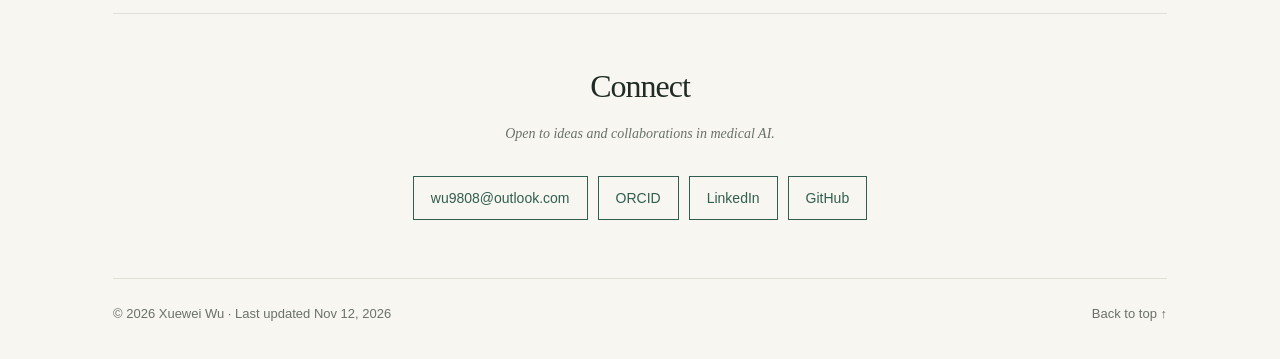
==== commit 2631b788: "Align honor institutions in a right-hand column" ====
--- a/index.html
+++ b/index.html
@@ -11,7 +11,7 @@
   <meta property="og:type" content="website">
   <title>Xuewei Wu</title>
   <link rel="icon" href="assets/favicon.svg" type="image/svg+xml">
-  <link rel="stylesheet" href="assets/style.css?v=honors-stacked">
+  <link rel="stylesheet" href="assets/style.css?v=honors-columns">
   <script src="assets/main.js?v=20261108-full-date" defer></script>
 </head>
 <body>
@@ -135,7 +135,7 @@
           <div>
             <h3 class="honors-heading">Selected Honors</h3>
             <ul class="honors-list">
-              <li><time datetime="2026-09">Sep 2026</time><div><strong>Guangdong Provincial Science and Technology Progress Award (First Prize, 2025)</strong><p>People’s Government of Guangdong Province · Team award</p></div></li>
+              <li><time datetime="2026-09">Sep 2026</time><div><strong>Guangdong Provincial Science and Technology Progress Award <span class="honor-distinction">(First Prize, 2025)</span></strong><p>People’s Government of Guangdong Province · Team award</p></div></li>
               <li><time datetime="2026-06">Jun 2026</time><div><strong>Outstanding Graduate</strong><p>Jinan University</p></div></li>
               <li><time datetime="2025-12">Dec 2025</time><div><strong>National Scholarship</strong><p>Ministry of Education of China</p></div></li>
               <li><time datetime="2025-11">Nov 2025</time><div><strong>ESMO Merit Award</strong><p>ESMO AI &amp; Digital Oncology Congress</p></div></li>
--- a/assets/style.css
+++ b/assets/style.css
@@ -210,4 +210,11 @@
 .honors-list time,.funding-period{font-size:var(--type-meta);font-variant-numeric:tabular-nums;color:var(--muted);padding-top:2px;white-space:nowrap}
 .honors-list p,.funding-meta{margin:2px 0 0;color:var(--muted);font-size:var(--type-meta)}
 .funding-title{font-size:var(--type-body);line-height:1.55;margin:0}
+.honors-list li>div,.funding-entry>div{display:grid;grid-template-columns:minmax(0,1.65fr) minmax(0,1fr);gap:28px;align-items:baseline}
+.honors-list li>div>p,.funding-meta{margin:0;text-align:right}
+.honor-distinction{white-space:nowrap}
+@media(max-width:760px){
+  .honors-list li>div,.funding-entry>div{display:block}
+  .honors-list li>div>p,.funding-meta{margin:2px 0 0;text-align:left}
+}
 @media(max-width:620px){.honors-grid{grid-template-columns:minmax(0,1fr);gap:22px}}
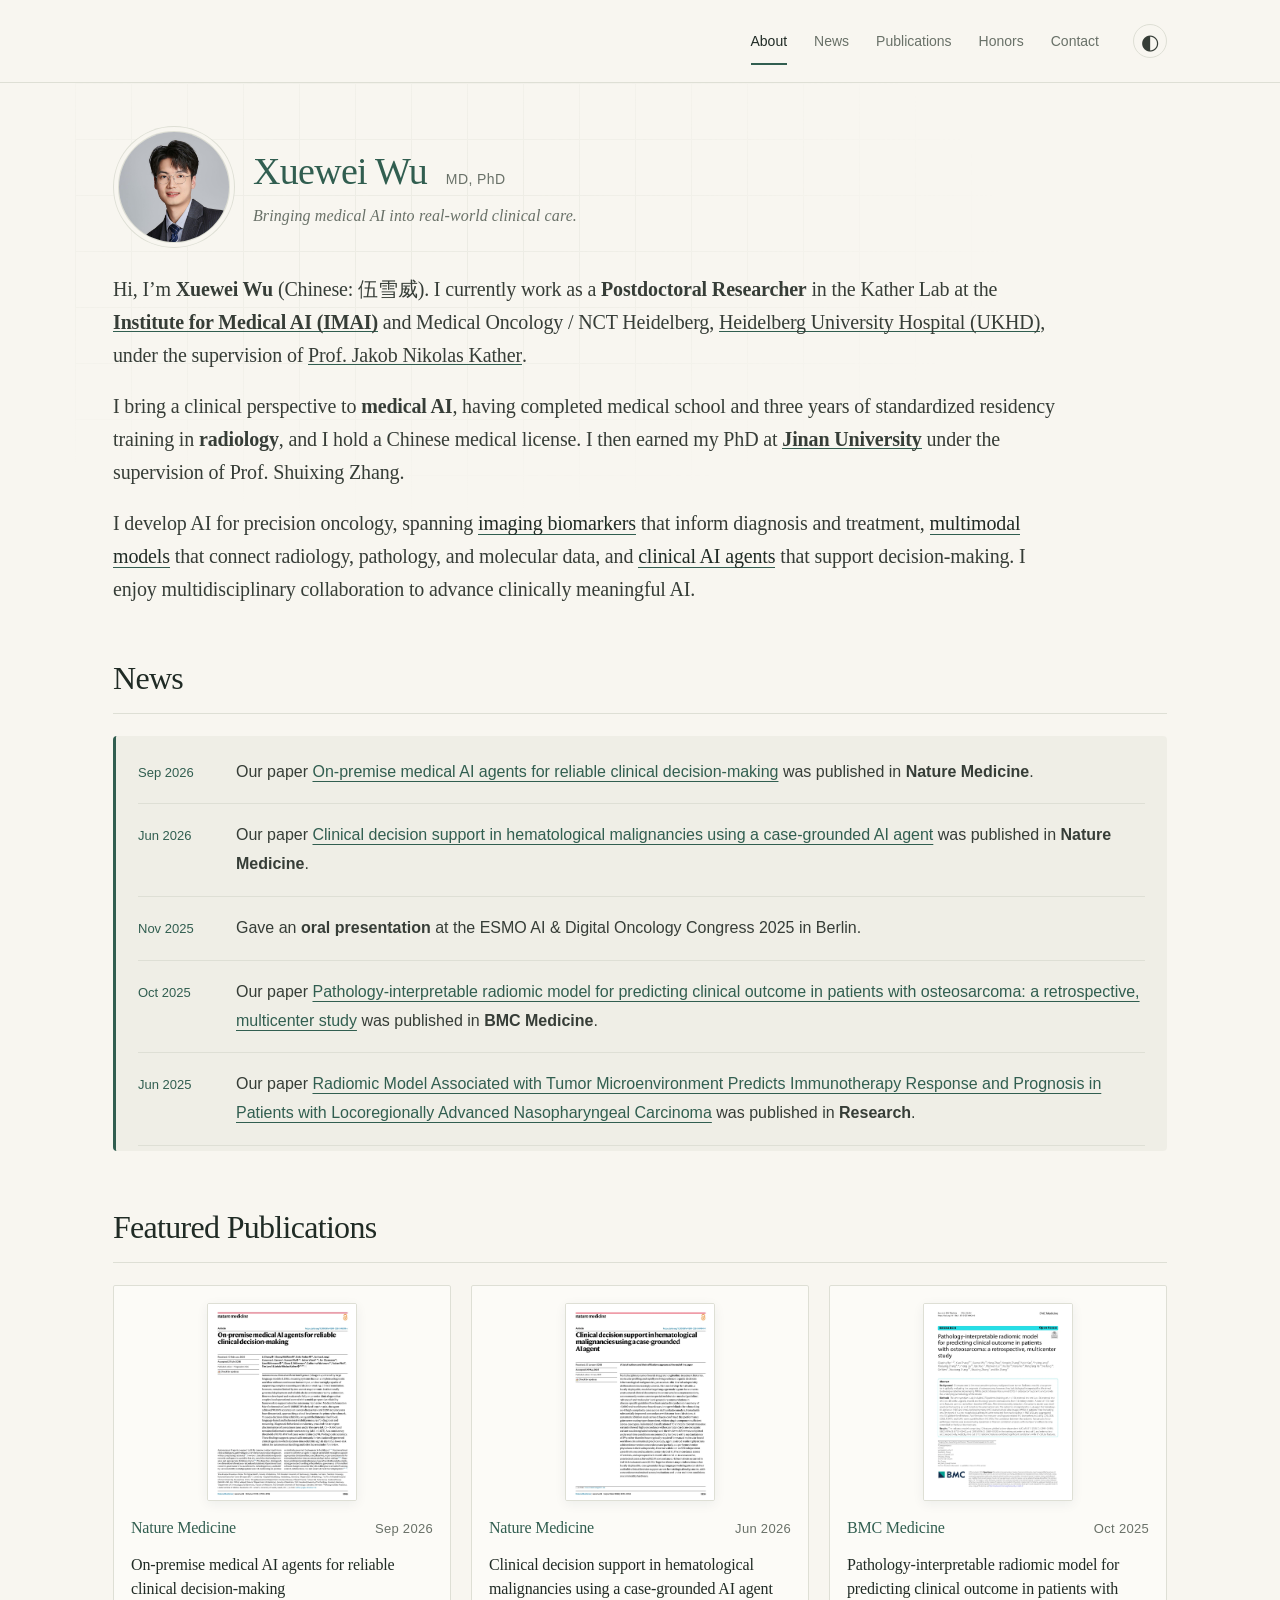
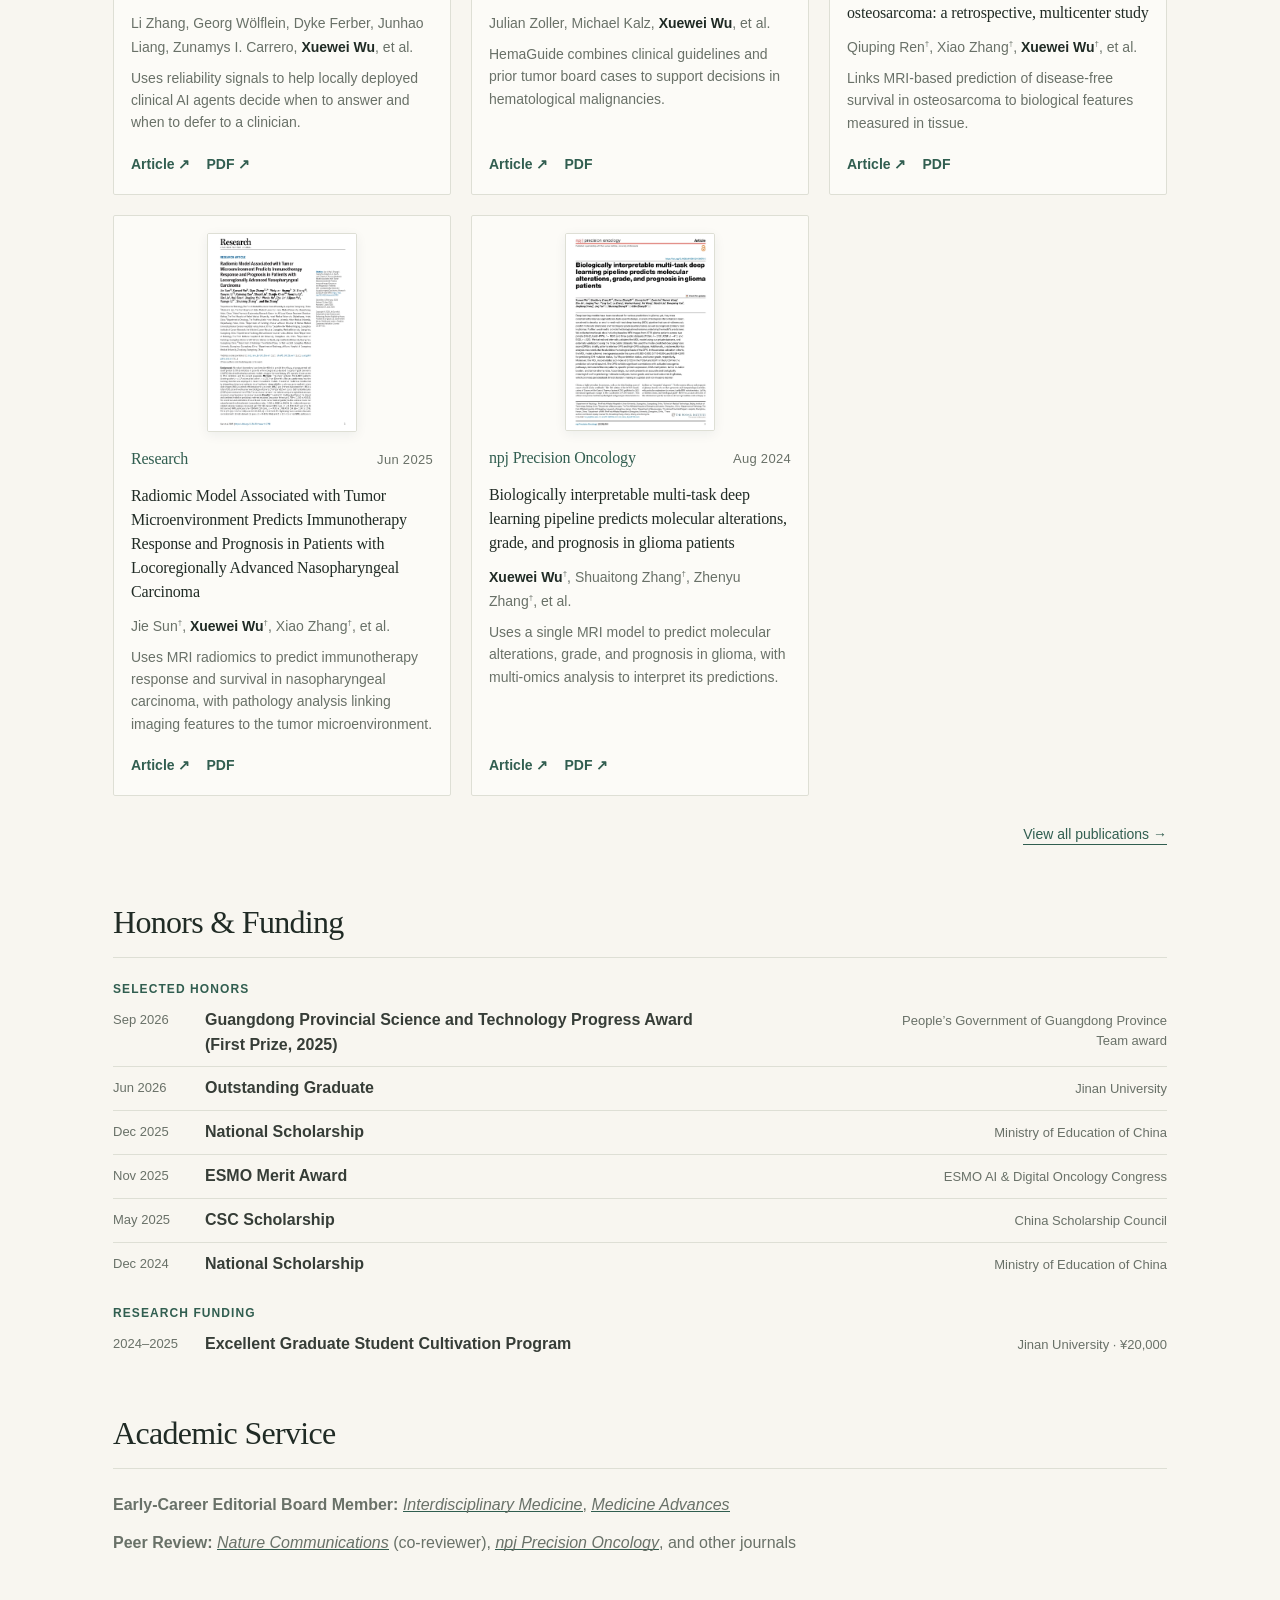
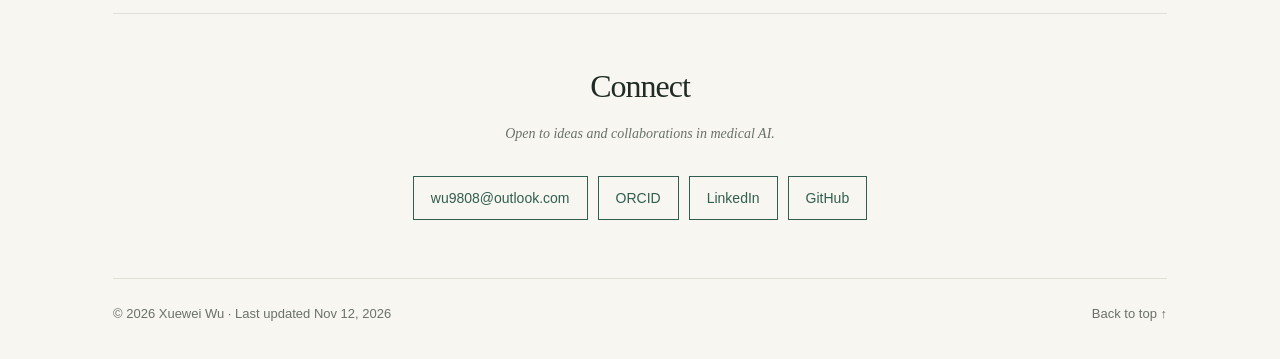
==== commit 2ff0b4f2: "Place the team award note on its own line" ====
--- a/index.html
+++ b/index.html
@@ -135,7 +135,7 @@
           <div>
             <h3 class="honors-heading">Selected Honors</h3>
             <ul class="honors-list">
-              <li><time datetime="2026-09">Sep 2026</time><div><strong>Guangdong Provincial Science and Technology Progress Award <span class="honor-distinction">(First Prize, 2025)</span></strong><p>People’s Government of Guangdong Province · Team award</p></div></li>
+              <li><time datetime="2026-09">Sep 2026</time><div><strong>Guangdong Provincial Science and Technology Progress Award <span class="honor-distinction">(First Prize, 2025)</span></strong><p>People’s Government of Guangdong Province<br>Team&nbsp;award</p></div></li>
               <li><time datetime="2026-06">Jun 2026</time><div><strong>Outstanding Graduate</strong><p>Jinan University</p></div></li>
               <li><time datetime="2025-12">Dec 2025</time><div><strong>National Scholarship</strong><p>Ministry of Education of China</p></div></li>
               <li><time datetime="2025-11">Nov 2025</time><div><strong>ESMO Merit Award</strong><p>ESMO AI &amp; Digital Oncology Congress</p></div></li>
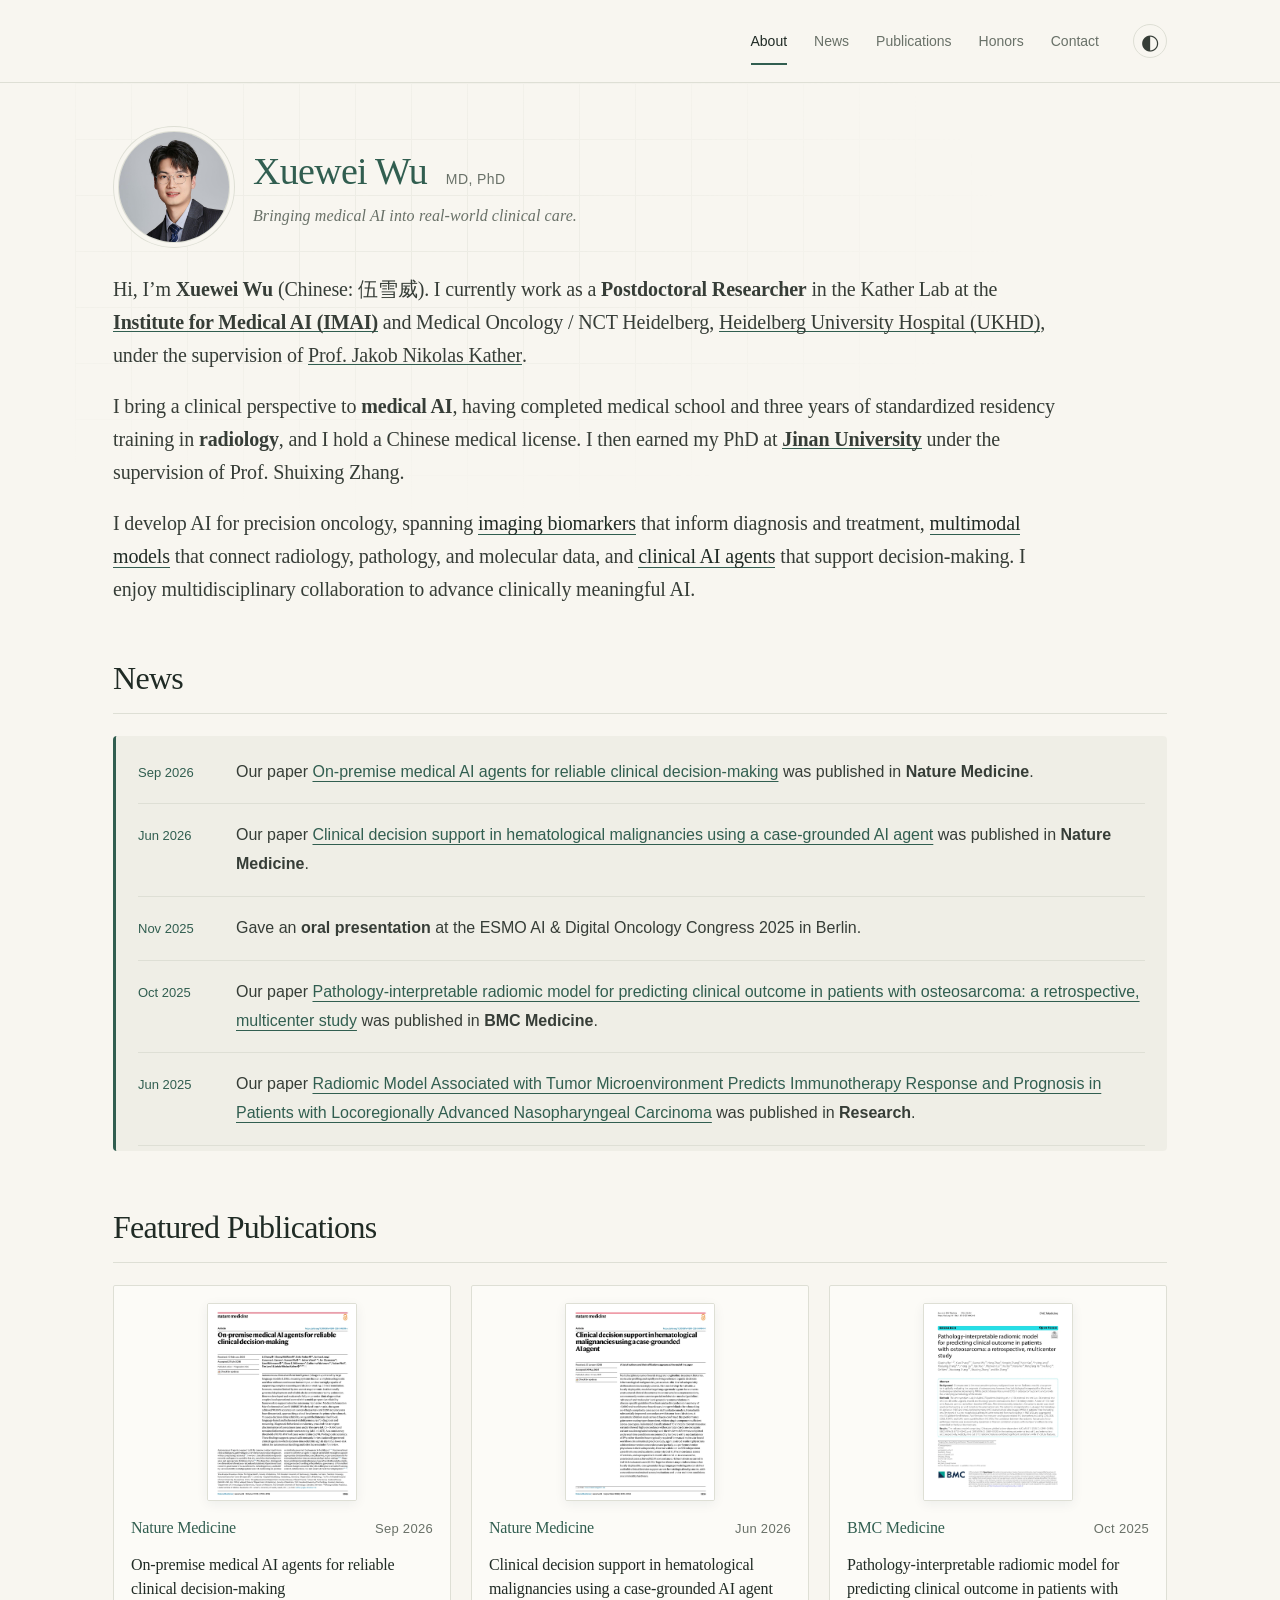
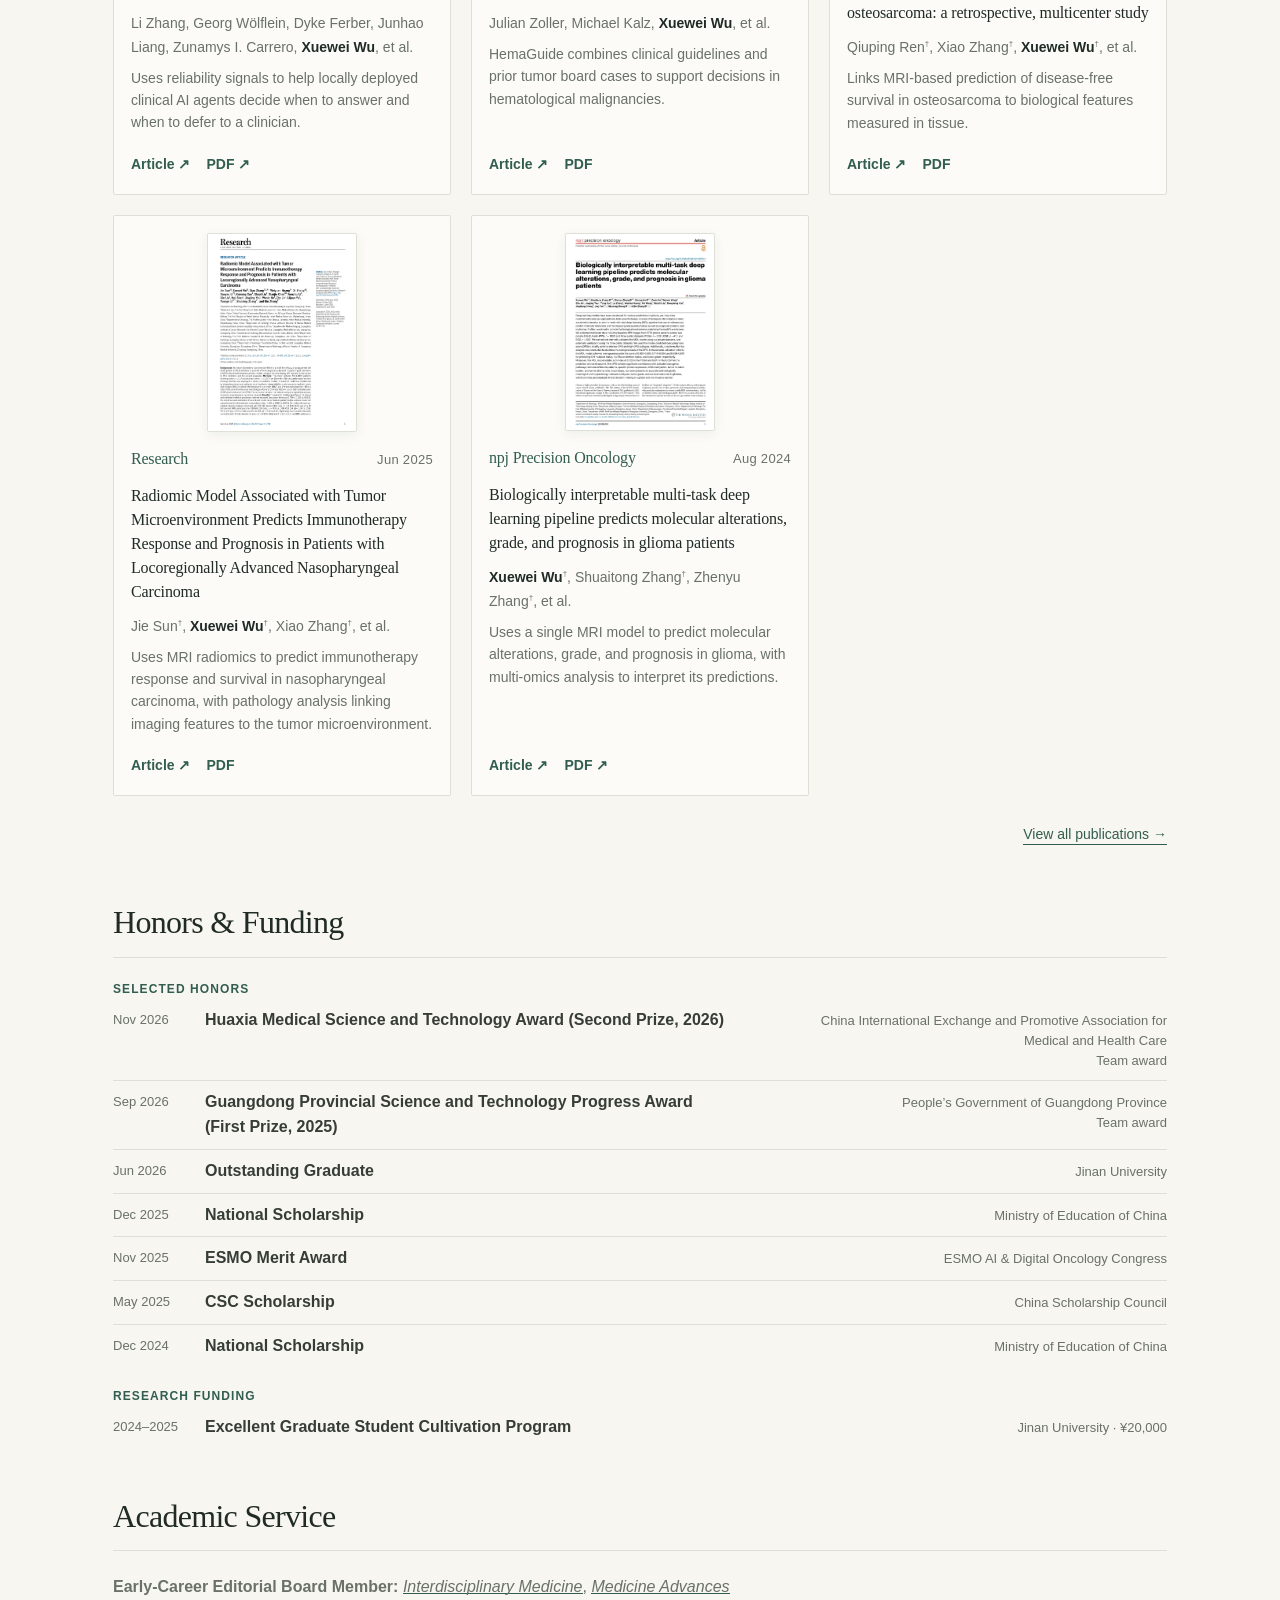
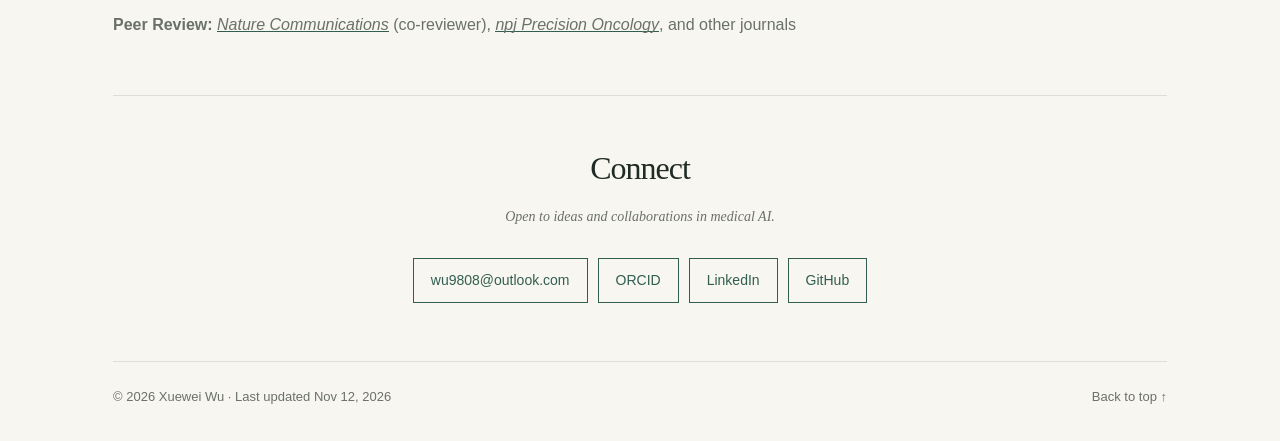
==== commit ca1863d9: "Add the Huaxia medical science and technology team award" ====
--- a/index.html
+++ b/index.html
@@ -135,6 +135,7 @@
           <div>
             <h3 class="honors-heading">Selected Honors</h3>
             <ul class="honors-list">
+              <li><time datetime="2026-11">Nov 2026</time><div><strong>Huaxia Medical Science and Technology Award <span class="honor-distinction">(Second Prize, 2026)</span></strong><p>China International Exchange and Promotive Association for Medical and Health Care<br>Team&nbsp;award</p></div></li>
               <li><time datetime="2026-09">Sep 2026</time><div><strong>Guangdong Provincial Science and Technology Progress Award <span class="honor-distinction">(First Prize, 2025)</span></strong><p>People’s Government of Guangdong Province<br>Team&nbsp;award</p></div></li>
               <li><time datetime="2026-06">Jun 2026</time><div><strong>Outstanding Graduate</strong><p>Jinan University</p></div></li>
               <li><time datetime="2025-12">Dec 2025</time><div><strong>National Scholarship</strong><p>Ministry of Education of China</p></div></li>
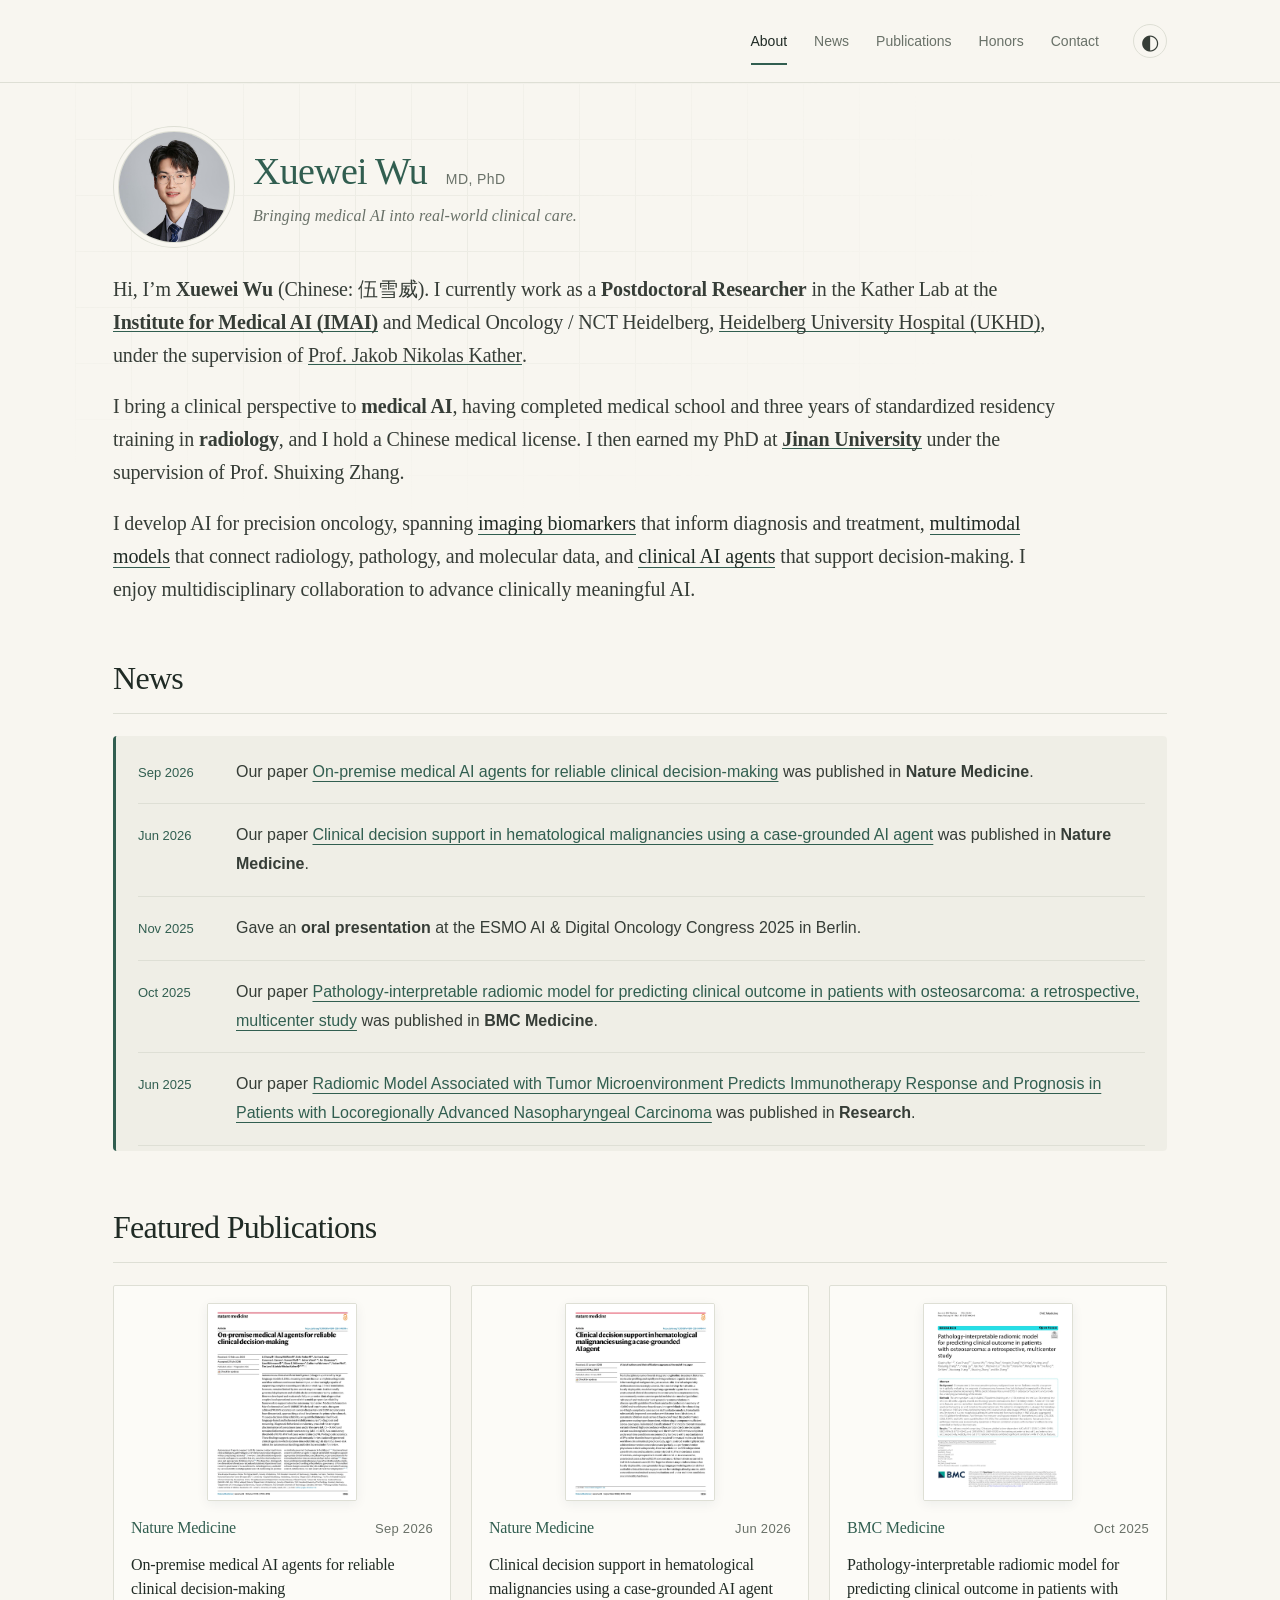
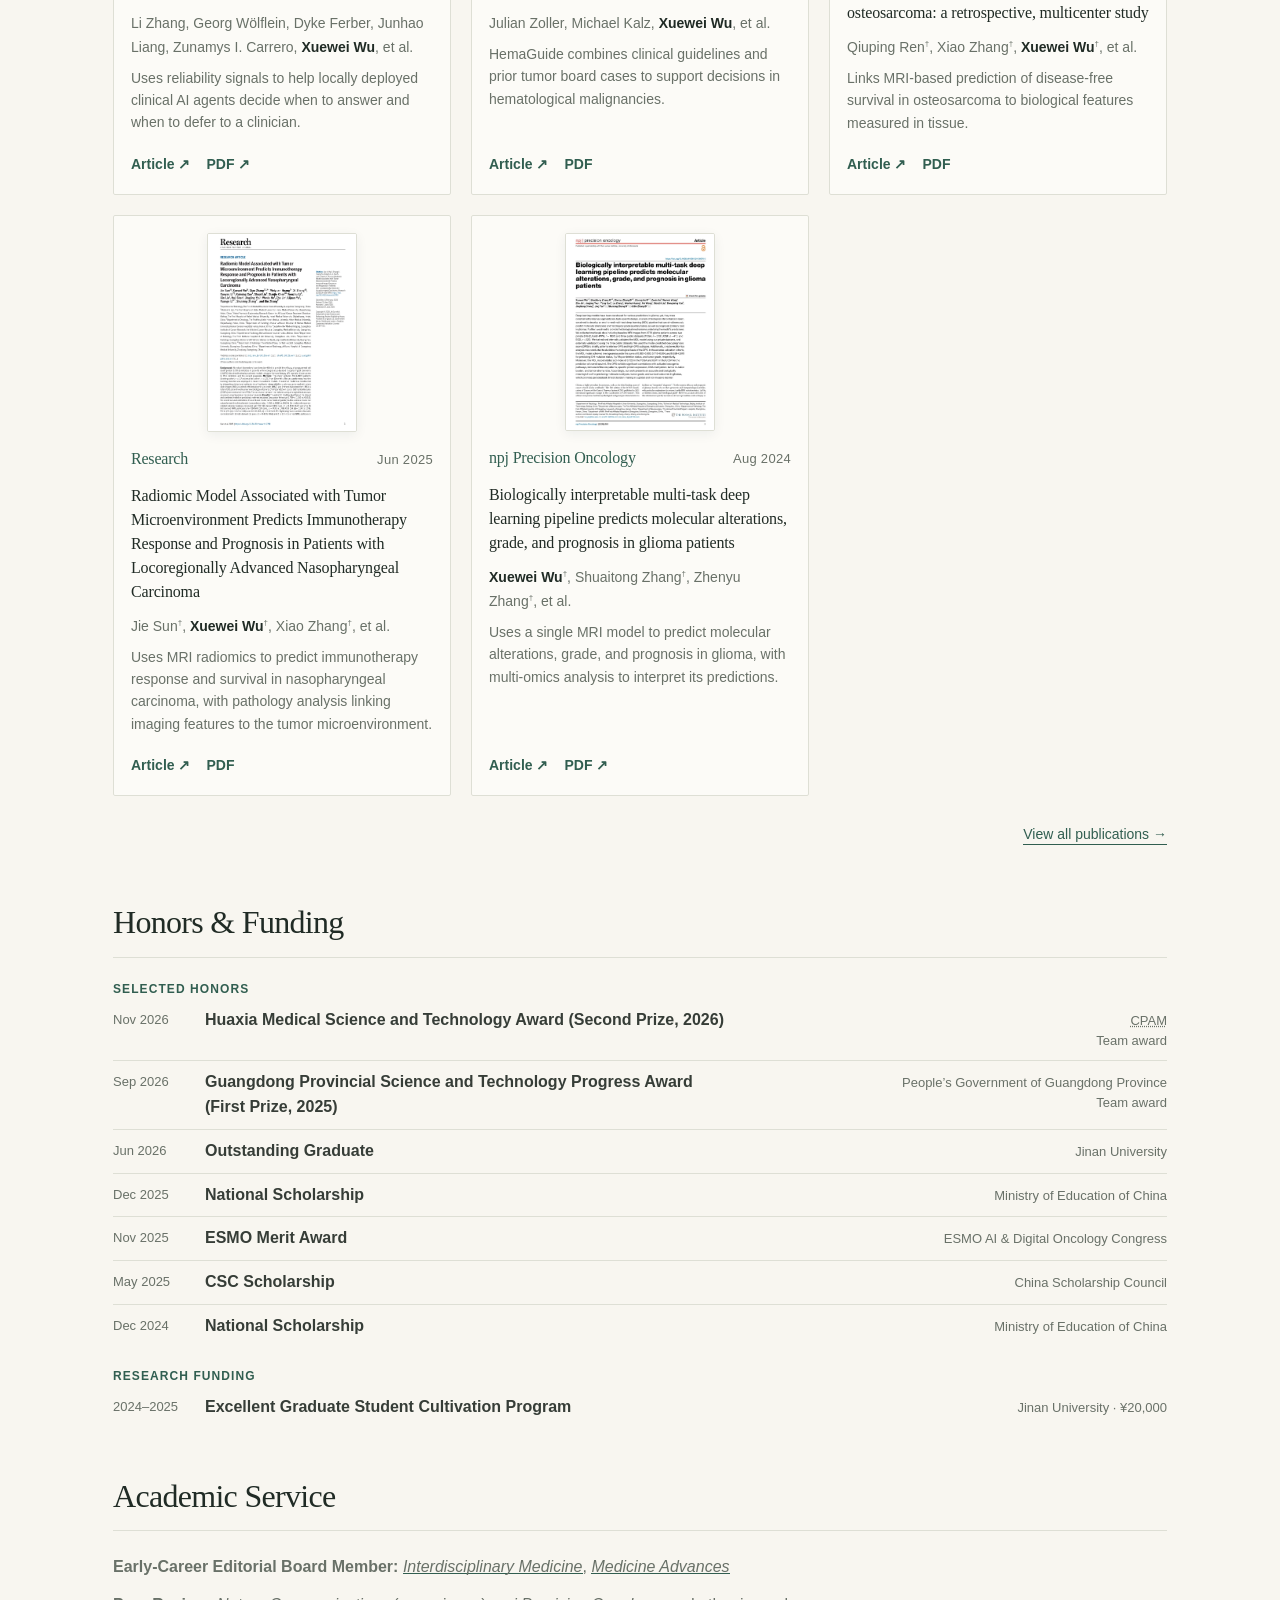
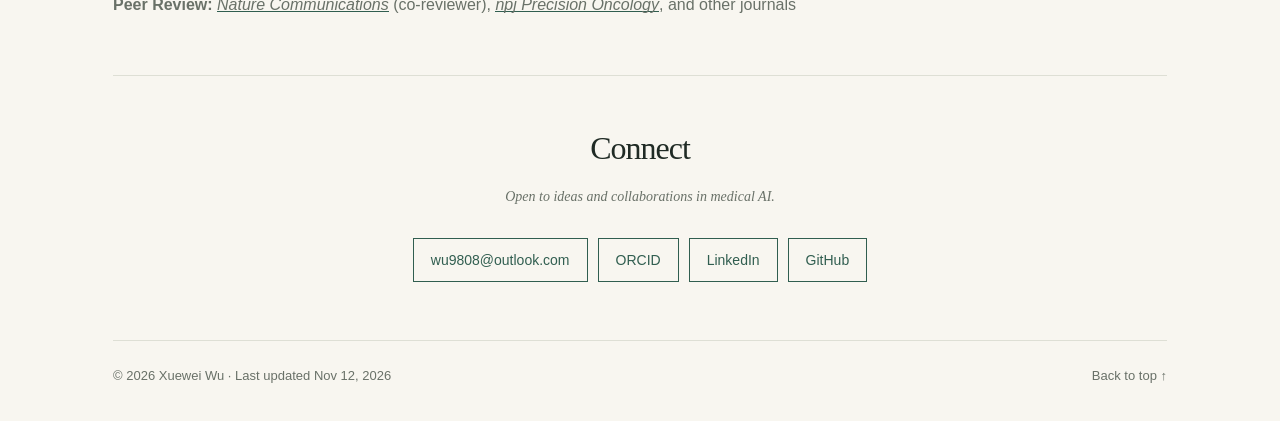
==== commit bbf87851: "Abbreviate the award organization with its full name on hover" ====
--- a/index.html
+++ b/index.html
@@ -135,7 +135,7 @@
           <div>
             <h3 class="honors-heading">Selected Honors</h3>
             <ul class="honors-list">
-              <li><time datetime="2026-11">Nov 2026</time><div><strong>Huaxia Medical Science and Technology Award <span class="honor-distinction">(Second Prize, 2026)</span></strong><p>China International Exchange and Promotive Association for Medical and Health Care<br>Team&nbsp;award</p></div></li>
+              <li><time datetime="2026-11">Nov 2026</time><div><strong>Huaxia Medical Science and Technology Award <span class="honor-distinction">(Second Prize, 2026)</span></strong><p><abbr title="China International Exchange and Promotive Association for Medical and Health Care">CPAM</abbr><br>Team&nbsp;award</p></div></li>
               <li><time datetime="2026-09">Sep 2026</time><div><strong>Guangdong Provincial Science and Technology Progress Award <span class="honor-distinction">(First Prize, 2025)</span></strong><p>People’s Government of Guangdong Province<br>Team&nbsp;award</p></div></li>
               <li><time datetime="2026-06">Jun 2026</time><div><strong>Outstanding Graduate</strong><p>Jinan University</p></div></li>
               <li><time datetime="2025-12">Dec 2025</time><div><strong>National Scholarship</strong><p>Ministry of Education of China</p></div></li>
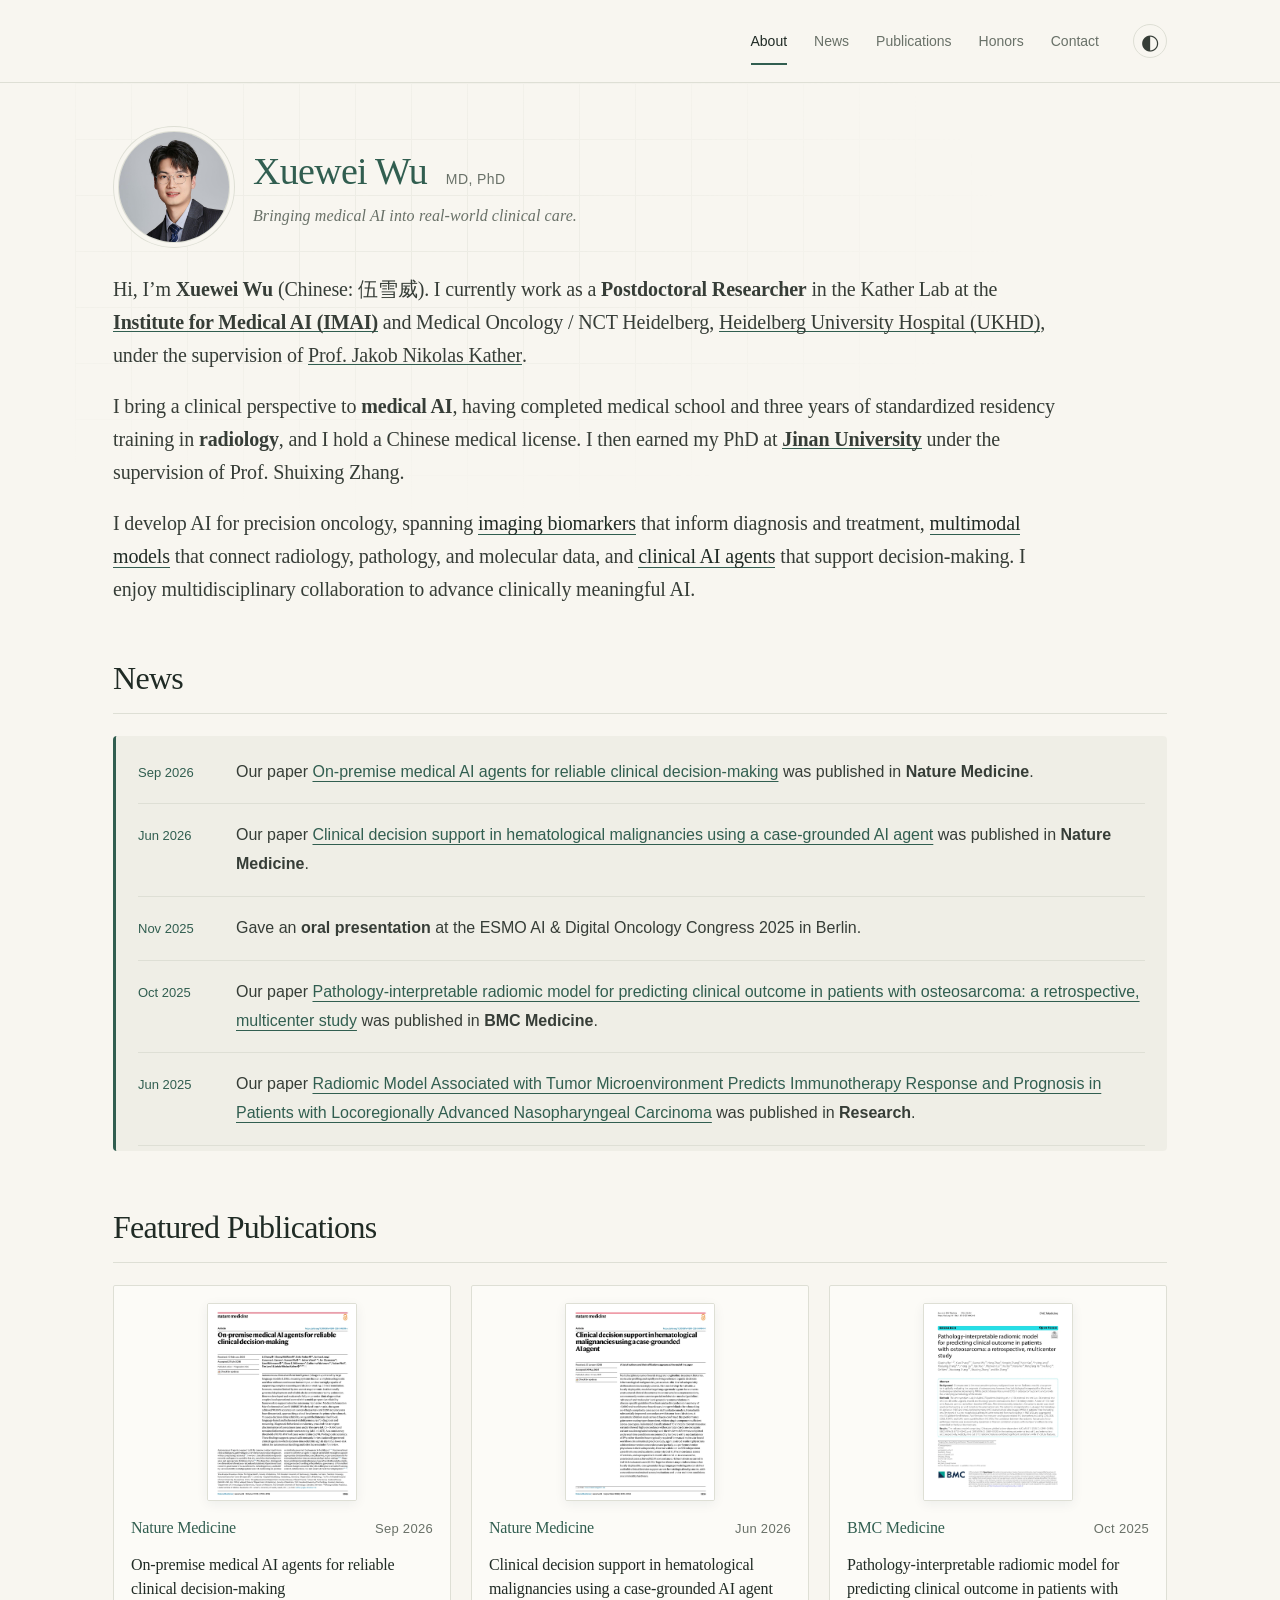
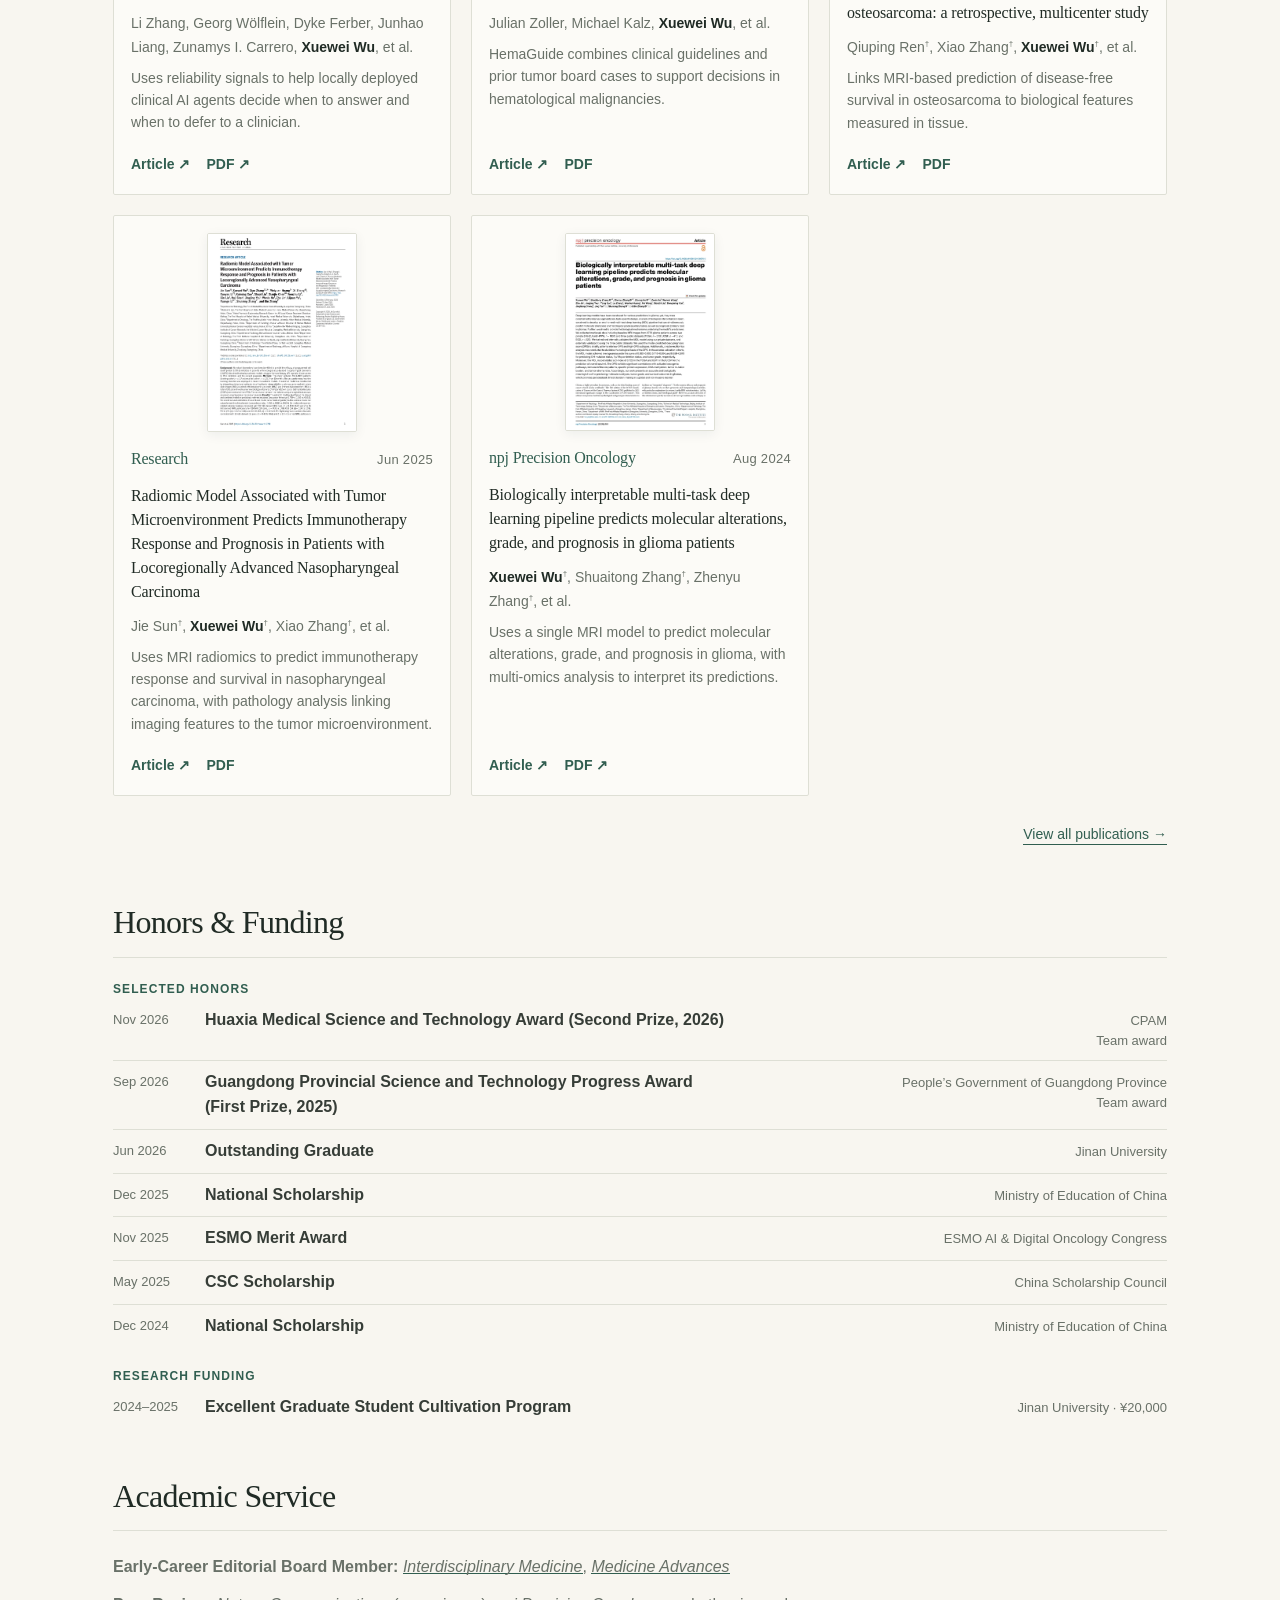
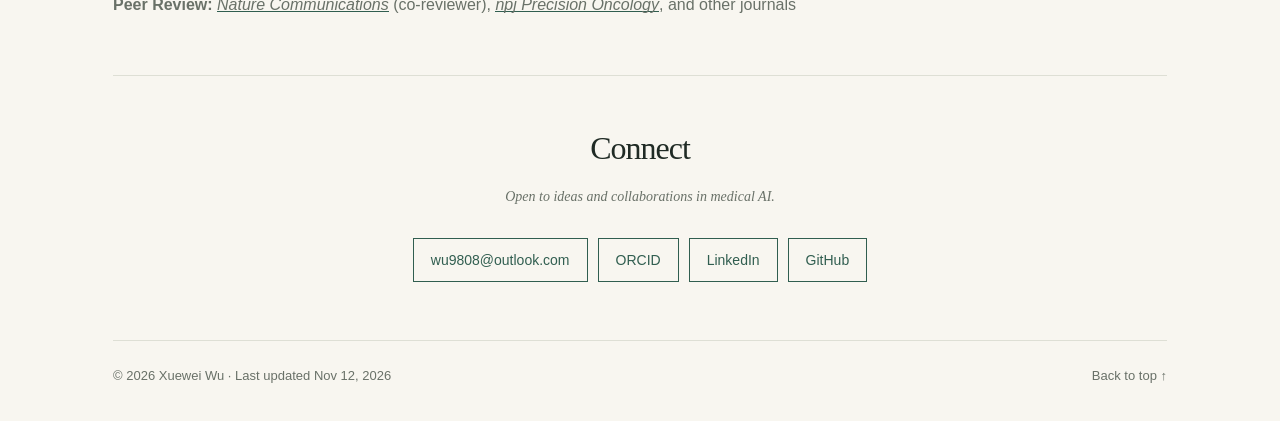
==== commit 1bf59865: "Display CPAM as plain text without a tooltip" ====
--- a/index.html
+++ b/index.html
@@ -135,7 +135,7 @@
           <div>
             <h3 class="honors-heading">Selected Honors</h3>
             <ul class="honors-list">
-              <li><time datetime="2026-11">Nov 2026</time><div><strong>Huaxia Medical Science and Technology Award <span class="honor-distinction">(Second Prize, 2026)</span></strong><p><abbr title="China International Exchange and Promotive Association for Medical and Health Care">CPAM</abbr><br>Team&nbsp;award</p></div></li>
+              <li><time datetime="2026-11">Nov 2026</time><div><strong>Huaxia Medical Science and Technology Award <span class="honor-distinction">(Second Prize, 2026)</span></strong><p>CPAM<br>Team&nbsp;award</p></div></li>
               <li><time datetime="2026-09">Sep 2026</time><div><strong>Guangdong Provincial Science and Technology Progress Award <span class="honor-distinction">(First Prize, 2025)</span></strong><p>People’s Government of Guangdong Province<br>Team&nbsp;award</p></div></li>
               <li><time datetime="2026-06">Jun 2026</time><div><strong>Outstanding Graduate</strong><p>Jinan University</p></div></li>
               <li><time datetime="2025-12">Dec 2025</time><div><strong>National Scholarship</strong><p>Ministry of Education of China</p></div></li>
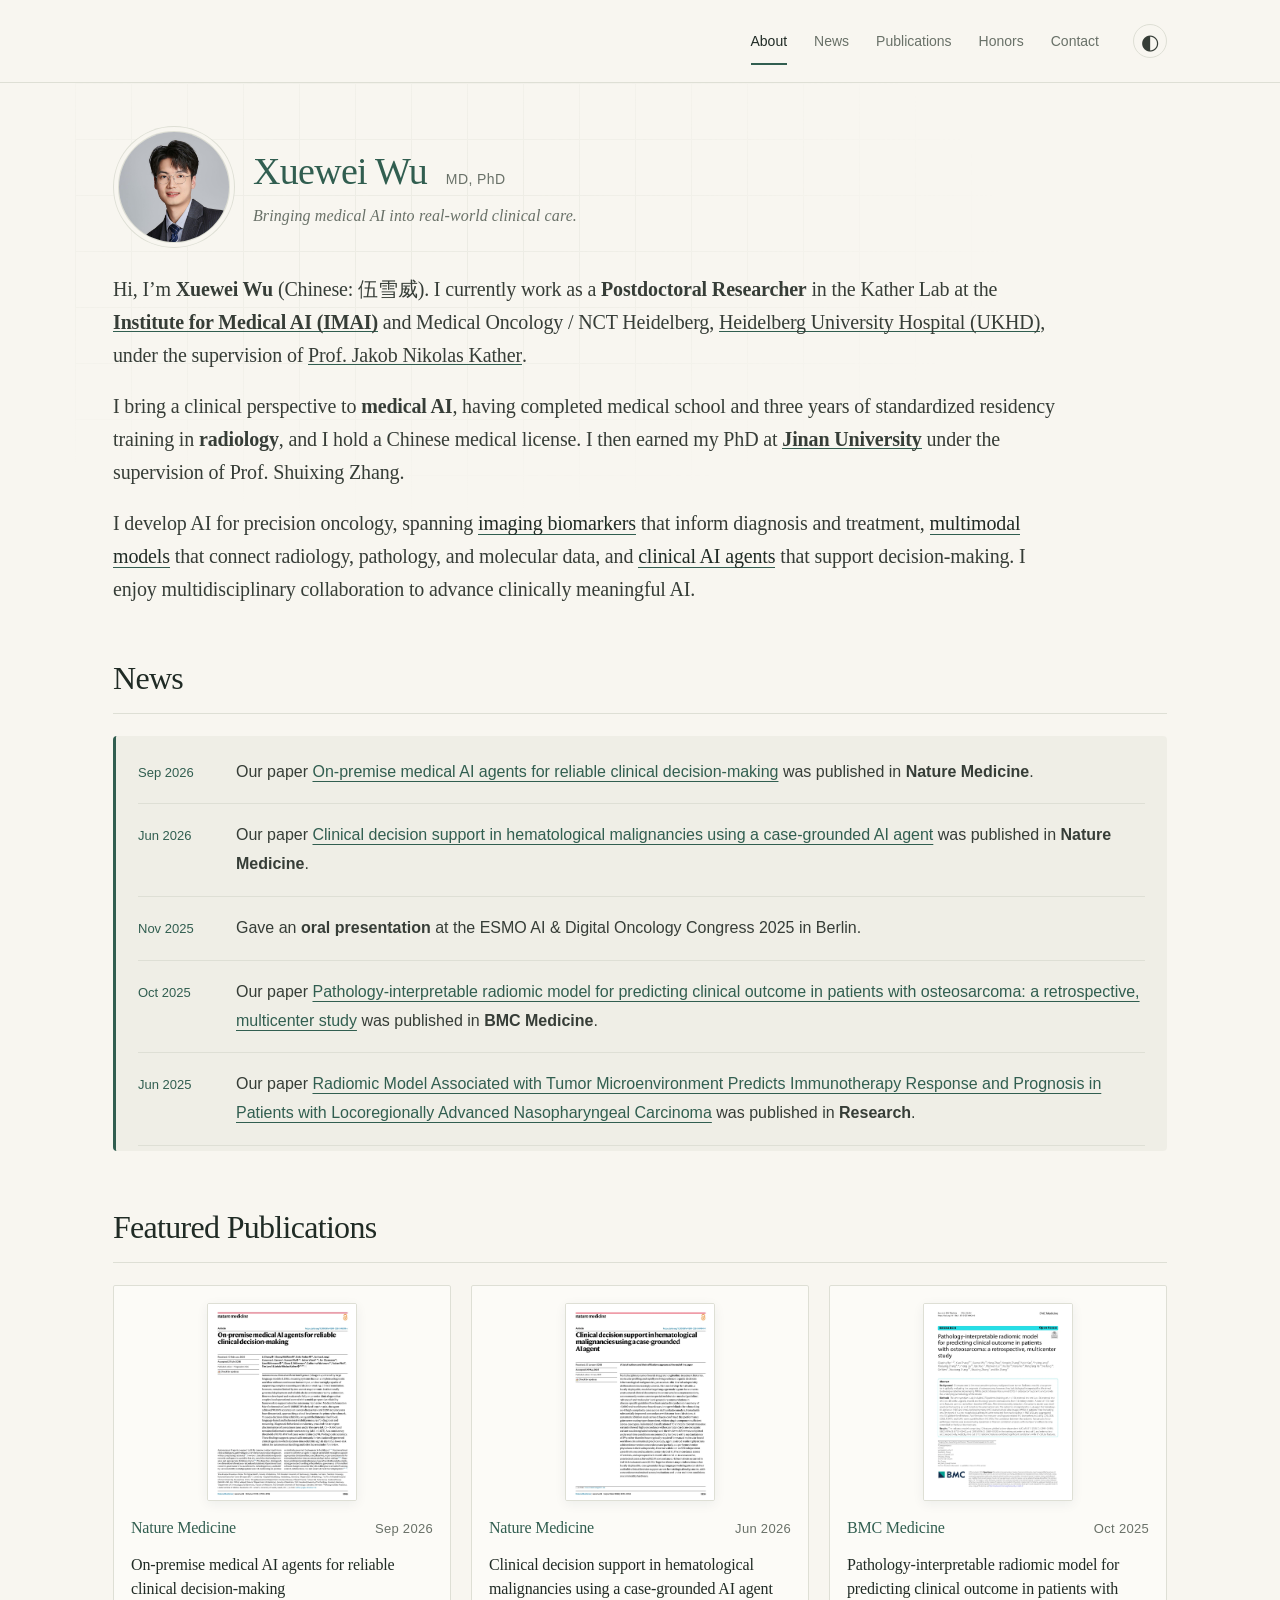
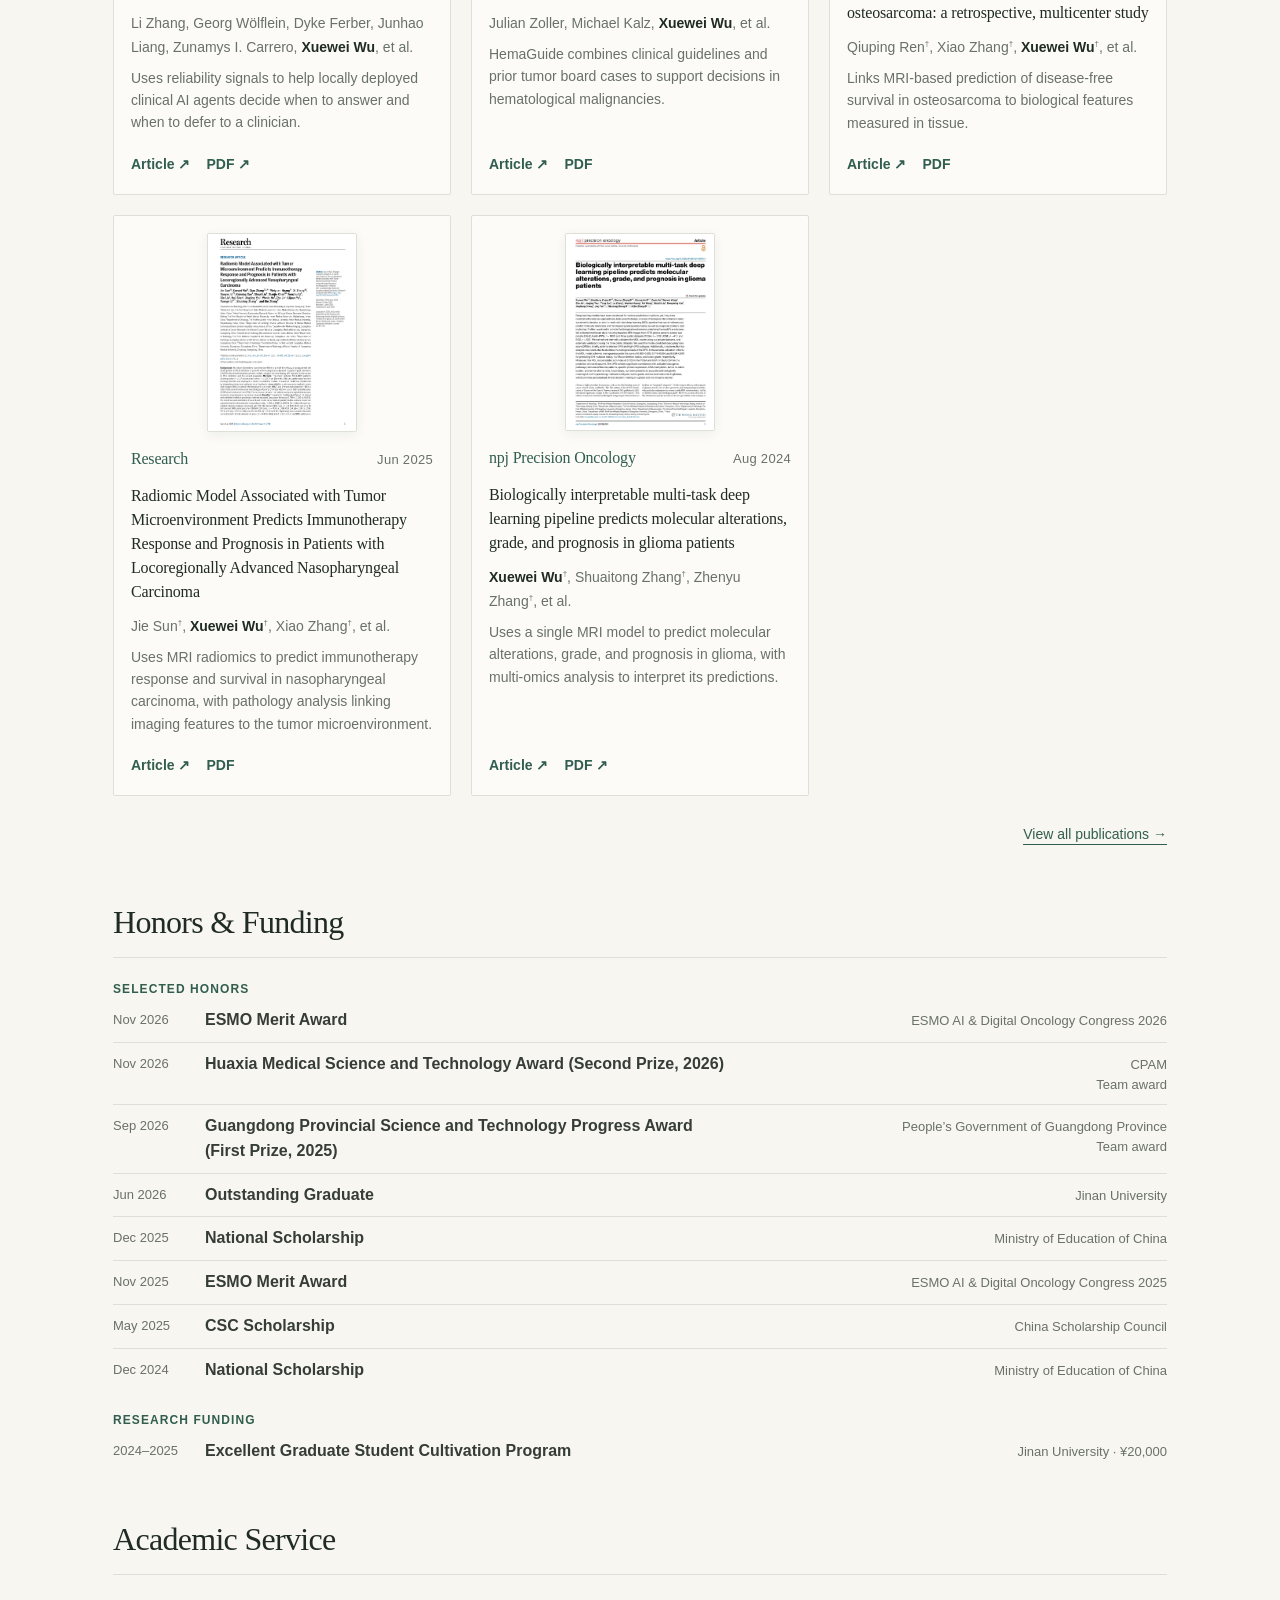
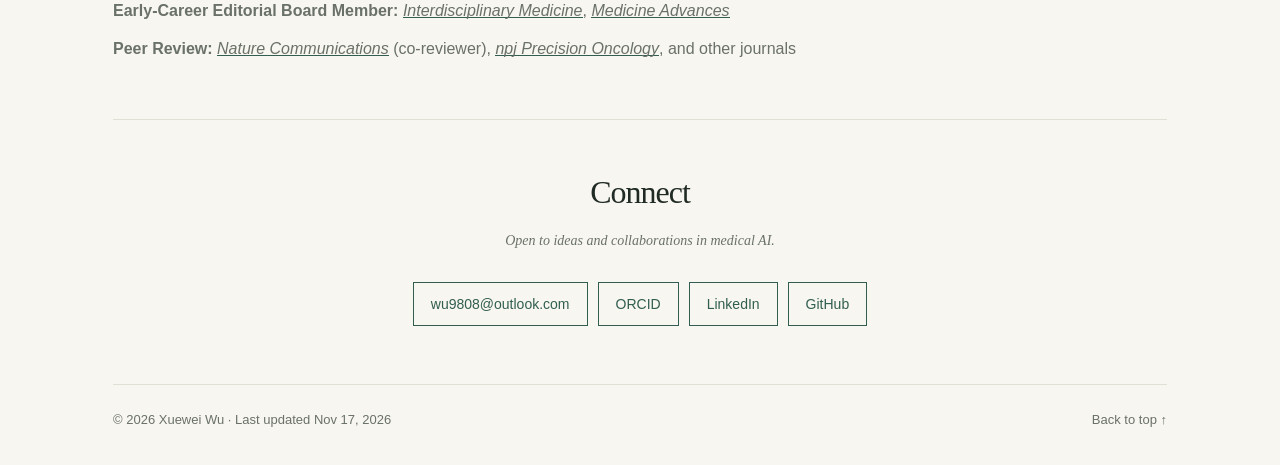
==== commit 96e7f3b1: "Add the 2026 ESMO Merit Award alongside the 2025 honor" ====
--- a/index.html
+++ b/index.html
@@ -135,11 +135,12 @@
           <div>
             <h3 class="honors-heading">Selected Honors</h3>
             <ul class="honors-list">
+              <li><time datetime="2026-11">Nov 2026</time><div><strong>ESMO Merit Award</strong><p>ESMO AI &amp; Digital Oncology Congress 2026</p></div></li>
               <li><time datetime="2026-11">Nov 2026</time><div><strong>Huaxia Medical Science and Technology Award <span class="honor-distinction">(Second Prize, 2026)</span></strong><p>CPAM<br>Team&nbsp;award</p></div></li>
               <li><time datetime="2026-09">Sep 2026</time><div><strong>Guangdong Provincial Science and Technology Progress Award <span class="honor-distinction">(First Prize, 2025)</span></strong><p>People’s Government of Guangdong Province<br>Team&nbsp;award</p></div></li>
               <li><time datetime="2026-06">Jun 2026</time><div><strong>Outstanding Graduate</strong><p>Jinan University</p></div></li>
               <li><time datetime="2025-12">Dec 2025</time><div><strong>National Scholarship</strong><p>Ministry of Education of China</p></div></li>
-              <li><time datetime="2025-11">Nov 2025</time><div><strong>ESMO Merit Award</strong><p>ESMO AI &amp; Digital Oncology Congress</p></div></li>
+              <li><time datetime="2025-11">Nov 2025</time><div><strong>ESMO Merit Award</strong><p>ESMO AI &amp; Digital Oncology Congress 2025</p></div></li>
               <li><time datetime="2025-05">May 2025</time><div><strong>CSC Scholarship</strong><p>China Scholarship Council</p></div></li>
               <li><time datetime="2024-12">Dec 2024</time><div><strong>National Scholarship</strong><p>Ministry of Education of China</p></div></li>
             </ul>
@@ -174,7 +175,7 @@
         </div>
       </section>
 
-      <footer><p>© <span id="year">2026</span> Xuewei Wu · Last updated <time id="last-updated" datetime="2026-11-12">Nov 12, 2026</time></p><a href="#about">Back to top <span aria-hidden="true">↑</span></a></footer>
+      <footer><p>© <span id="year">2026</span> Xuewei Wu · Last updated <time id="last-updated" datetime="2026-11-17">Nov 17, 2026</time></p><a href="#about">Back to top <span aria-hidden="true">↑</span></a></footer>
     </main>
   </div>
   <div id="paper-magnifier" class="paper-magnifier" hidden aria-hidden="true"><img alt=""></div>
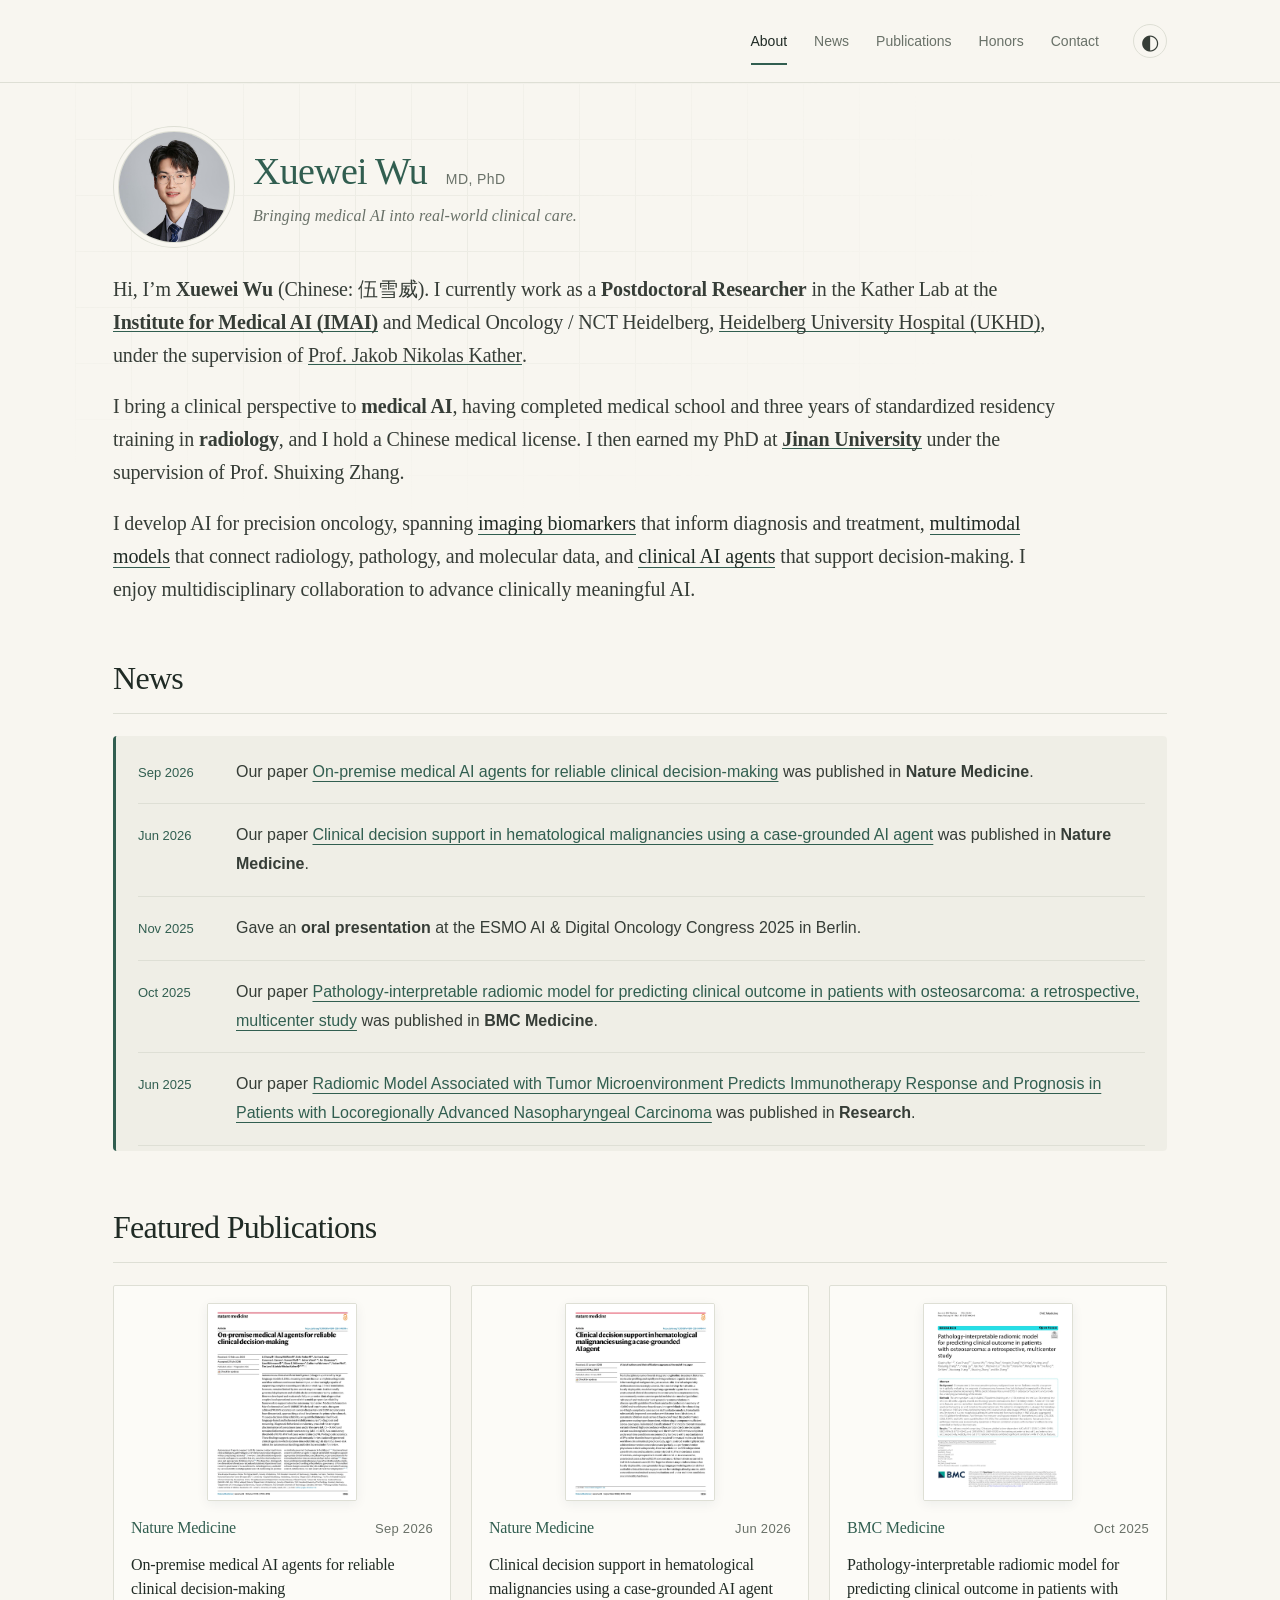
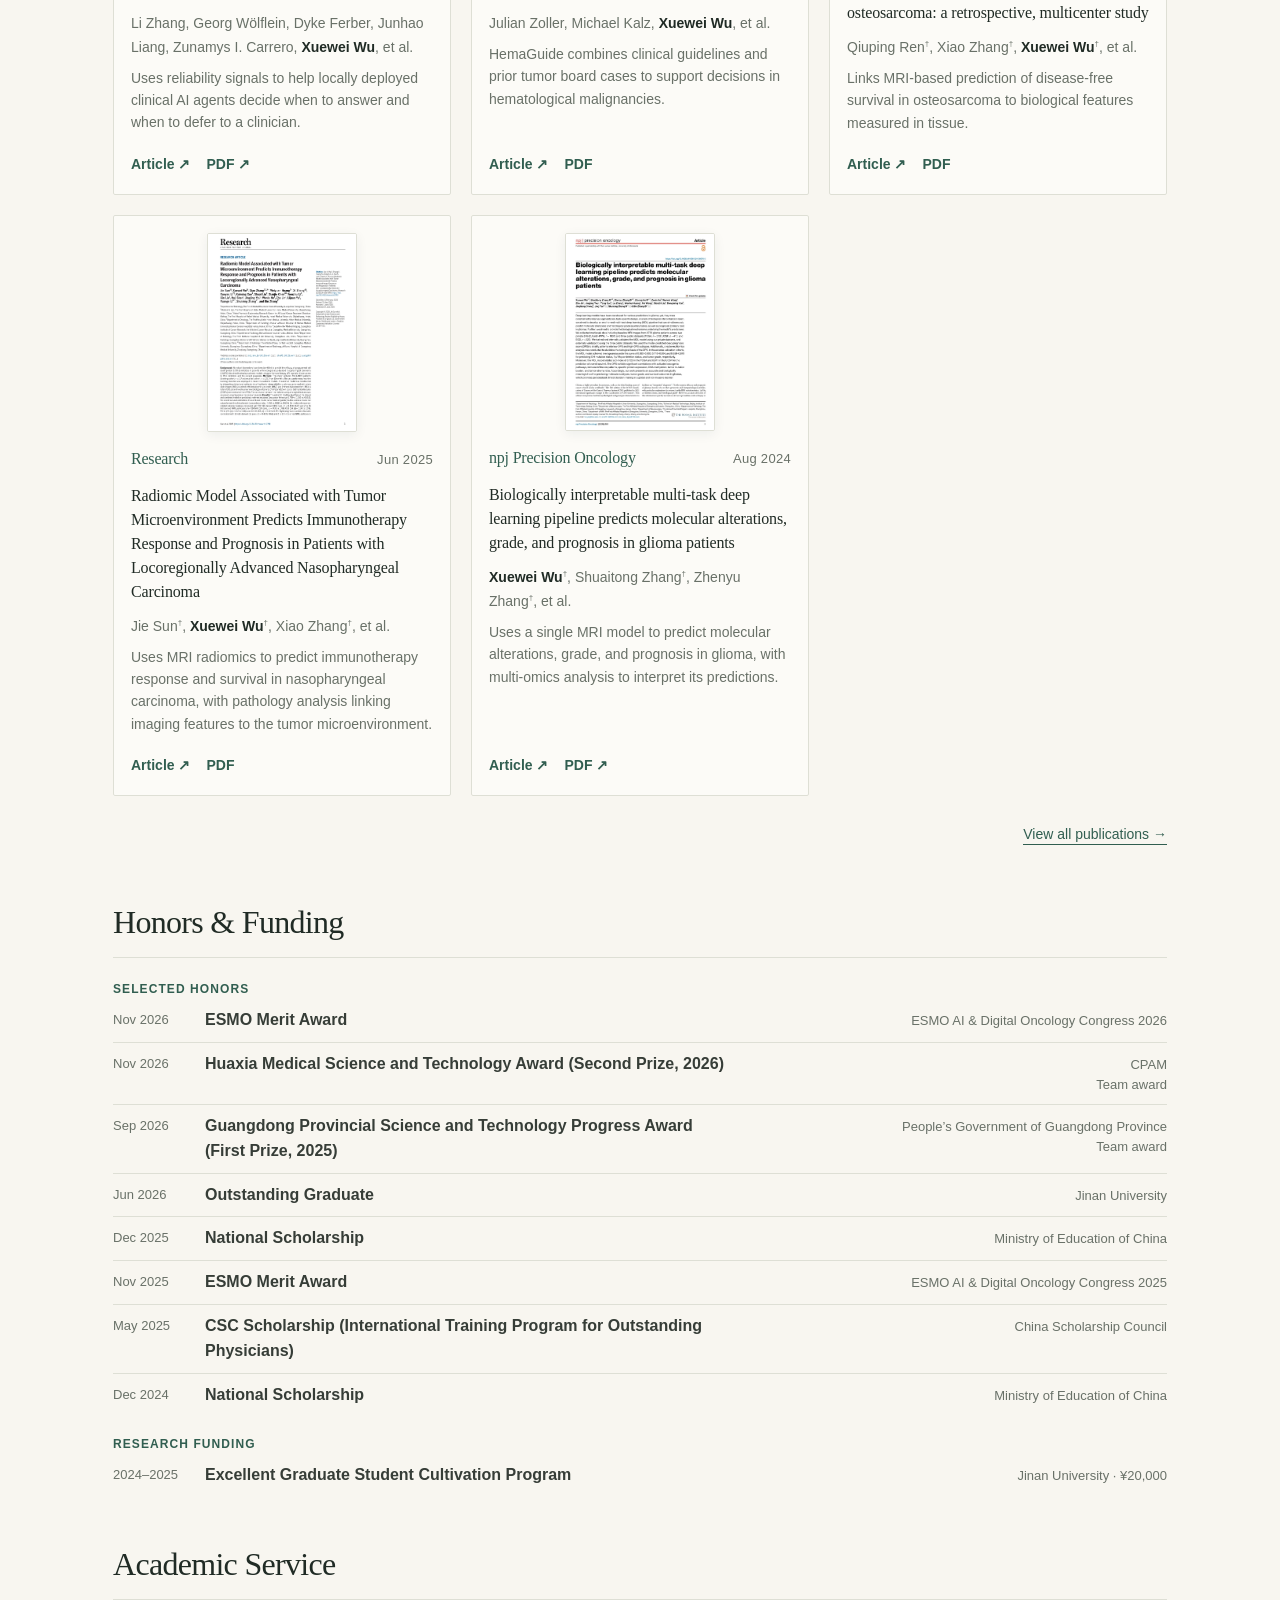
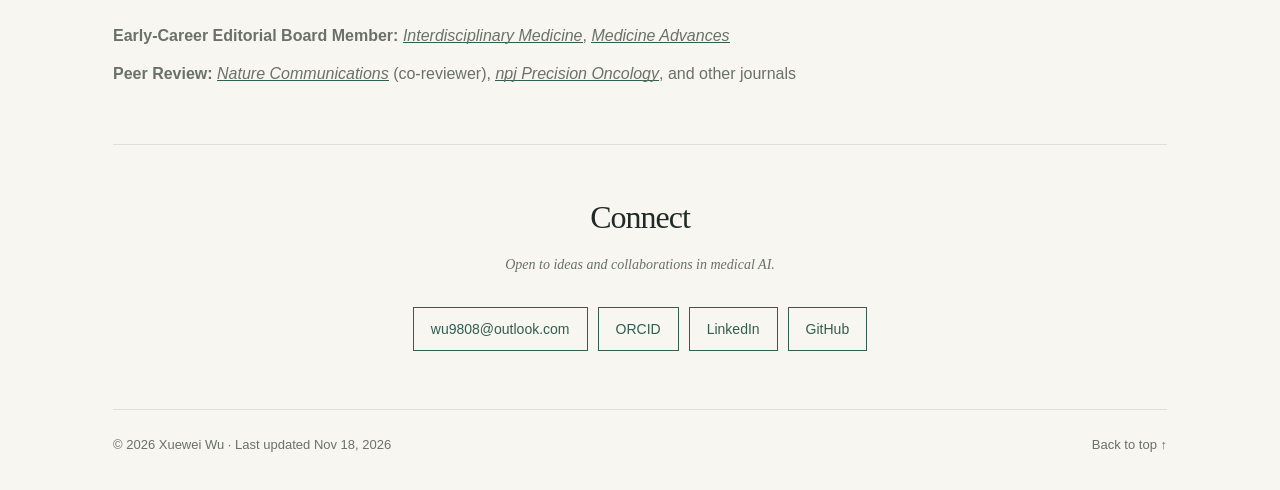
==== commit 3bf7a466: "Specify the physician training program for the CSC scholarship" ====
--- a/index.html
+++ b/index.html
@@ -141,7 +141,7 @@
               <li><time datetime="2026-06">Jun 2026</time><div><strong>Outstanding Graduate</strong><p>Jinan University</p></div></li>
               <li><time datetime="2025-12">Dec 2025</time><div><strong>National Scholarship</strong><p>Ministry of Education of China</p></div></li>
               <li><time datetime="2025-11">Nov 2025</time><div><strong>ESMO Merit Award</strong><p>ESMO AI &amp; Digital Oncology Congress 2025</p></div></li>
-              <li><time datetime="2025-05">May 2025</time><div><strong>CSC Scholarship</strong><p>China Scholarship Council</p></div></li>
+              <li><time datetime="2025-05">May 2025</time><div><strong>CSC Scholarship (International Training Program for Outstanding Physicians)</strong><p>China Scholarship Council</p></div></li>
               <li><time datetime="2024-12">Dec 2024</time><div><strong>National Scholarship</strong><p>Ministry of Education of China</p></div></li>
             </ul>
           </div>
@@ -175,7 +175,7 @@
         </div>
       </section>
 
-      <footer><p>© <span id="year">2026</span> Xuewei Wu · Last updated <time id="last-updated" datetime="2026-11-17">Nov 17, 2026</time></p><a href="#about">Back to top <span aria-hidden="true">↑</span></a></footer>
+      <footer><p>© <span id="year">2026</span> Xuewei Wu · Last updated <time id="last-updated" datetime="2026-11-18">Nov 18, 2026</time></p><a href="#about">Back to top <span aria-hidden="true">↑</span></a></footer>
     </main>
   </div>
   <div id="paper-magnifier" class="paper-magnifier" hidden aria-hidden="true"><img alt=""></div>
